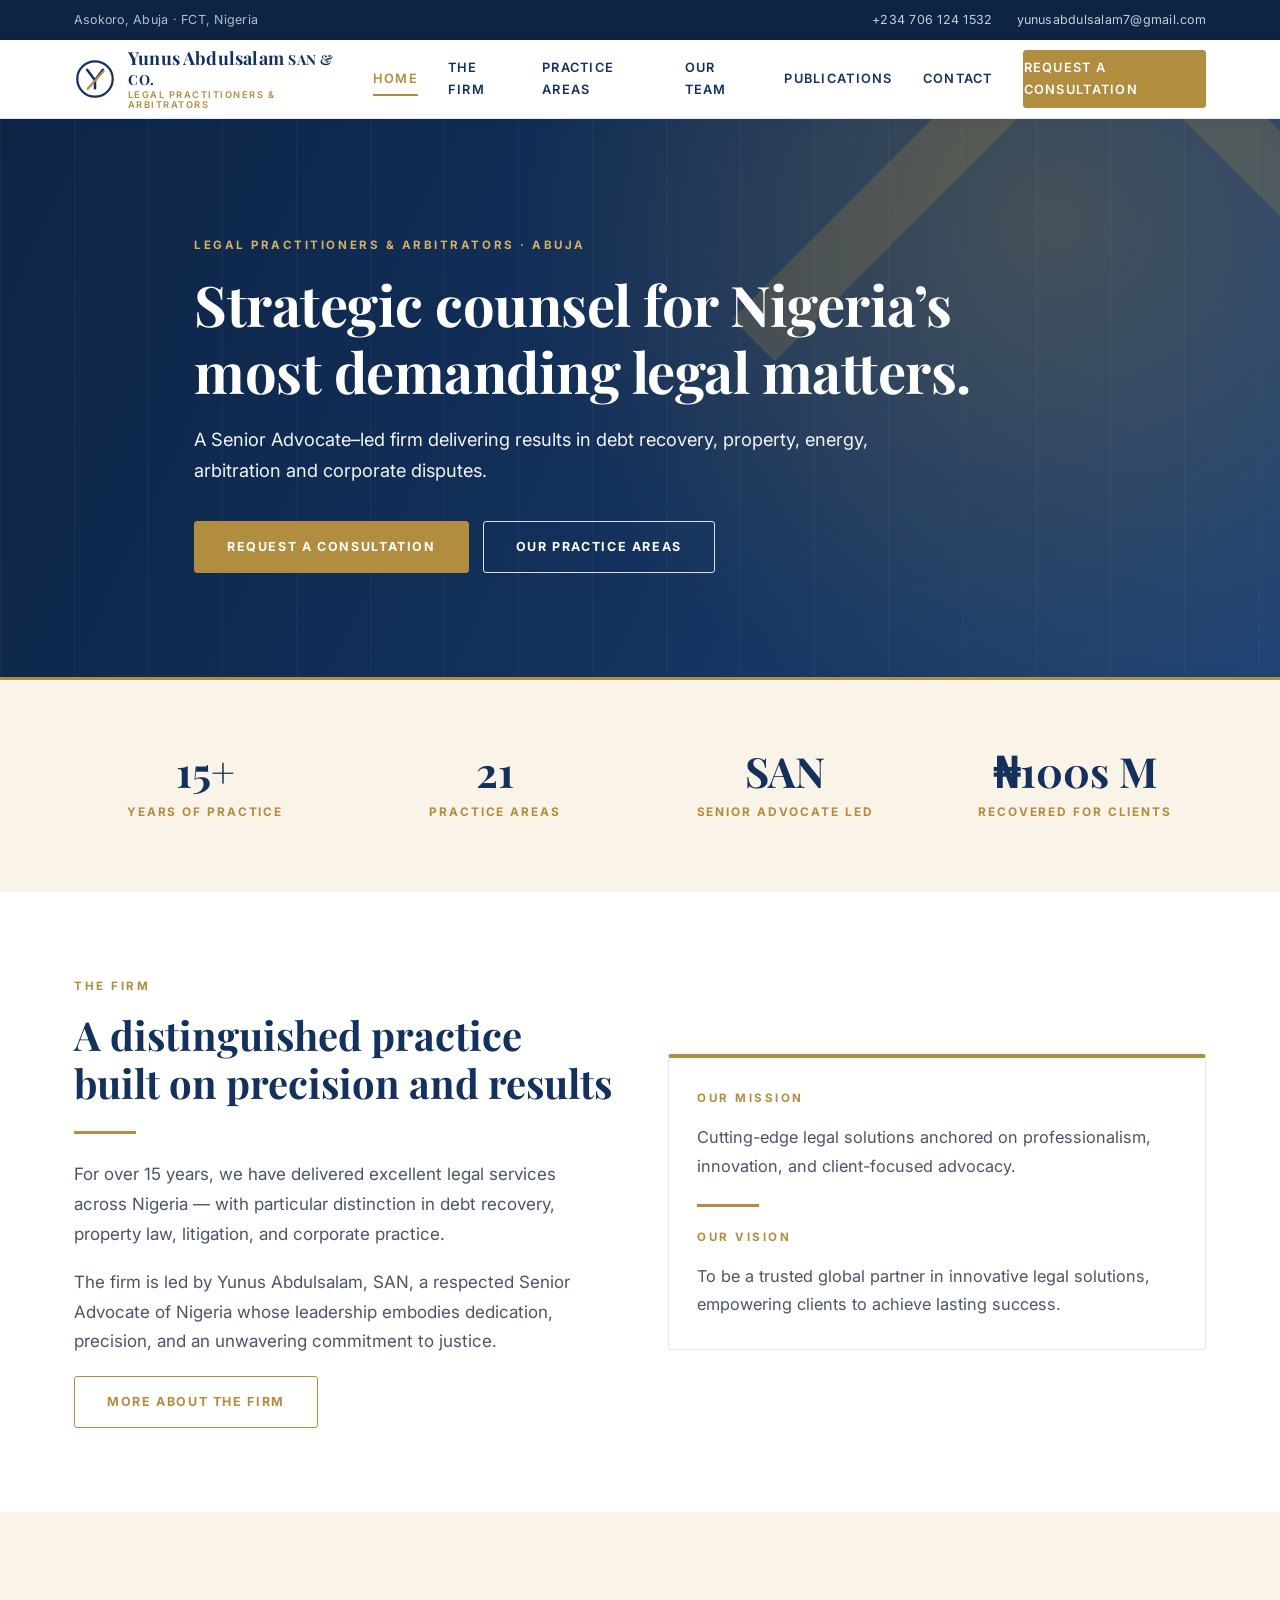
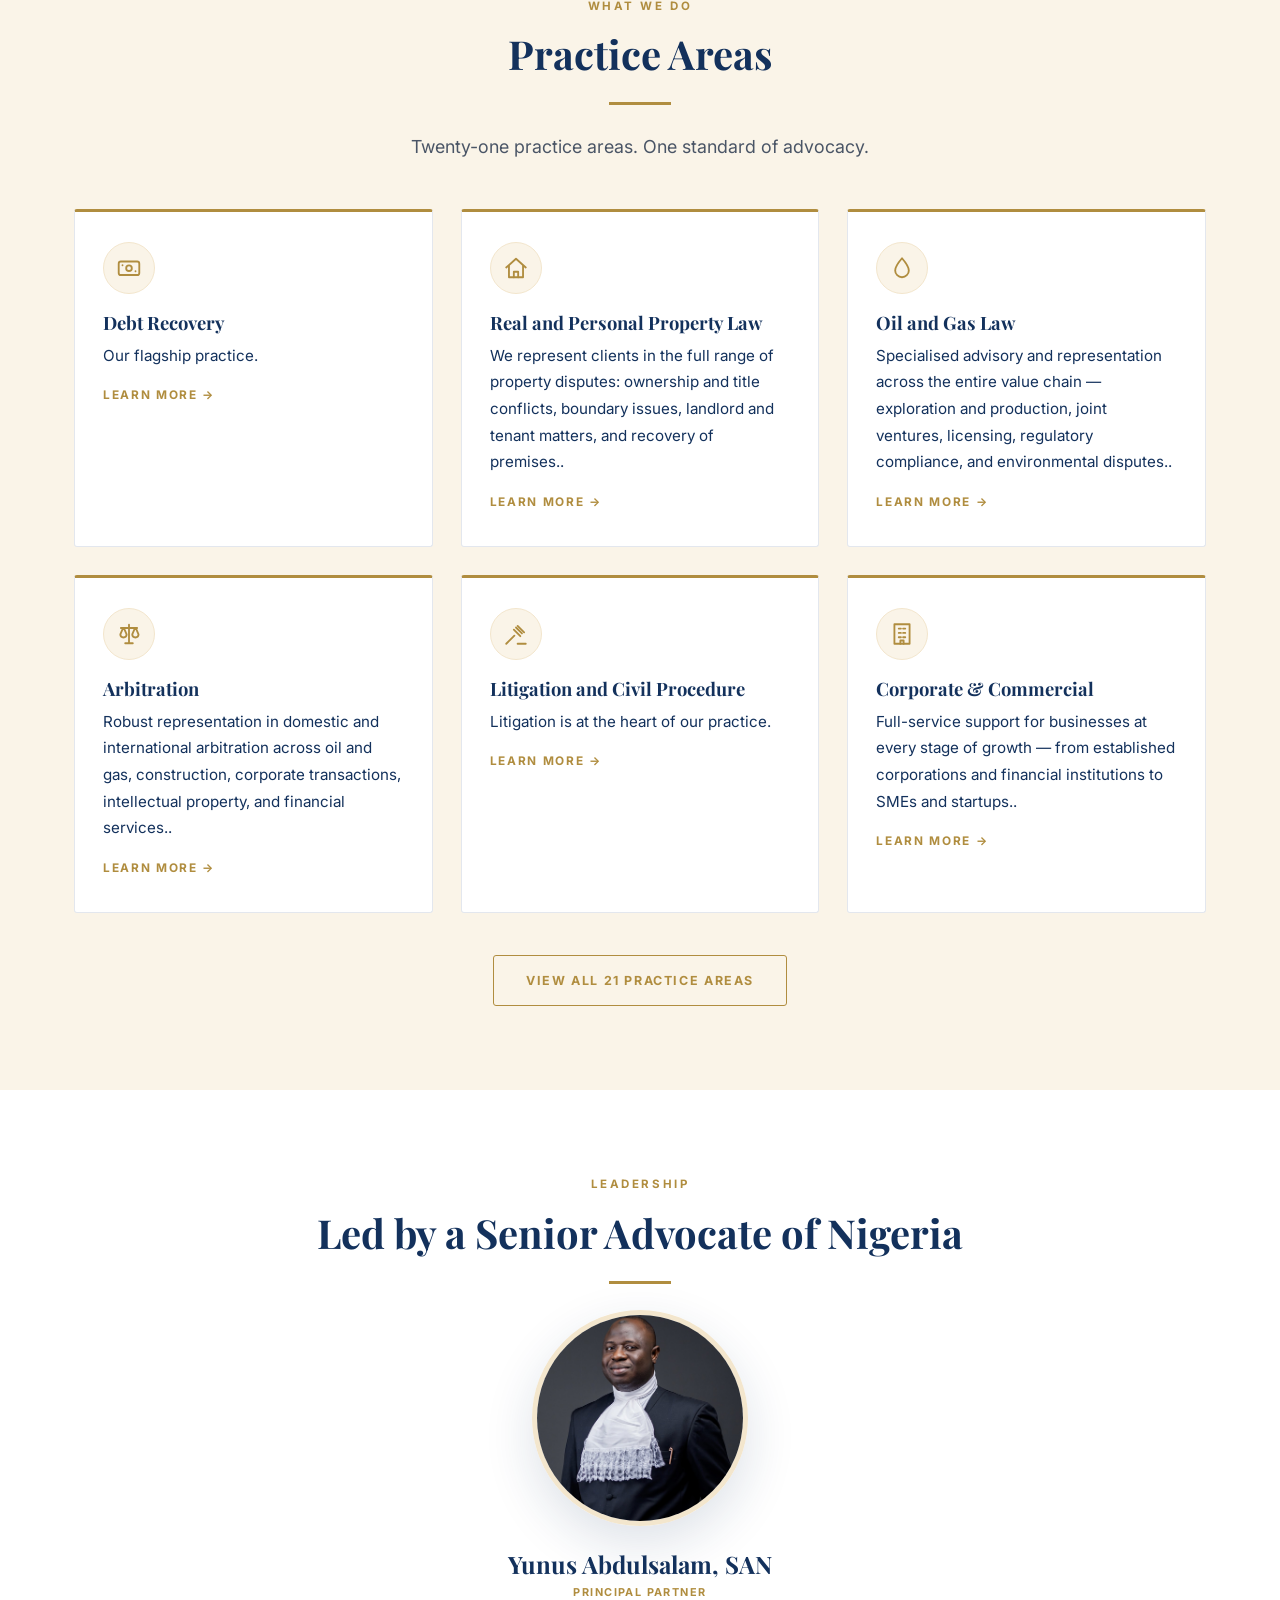
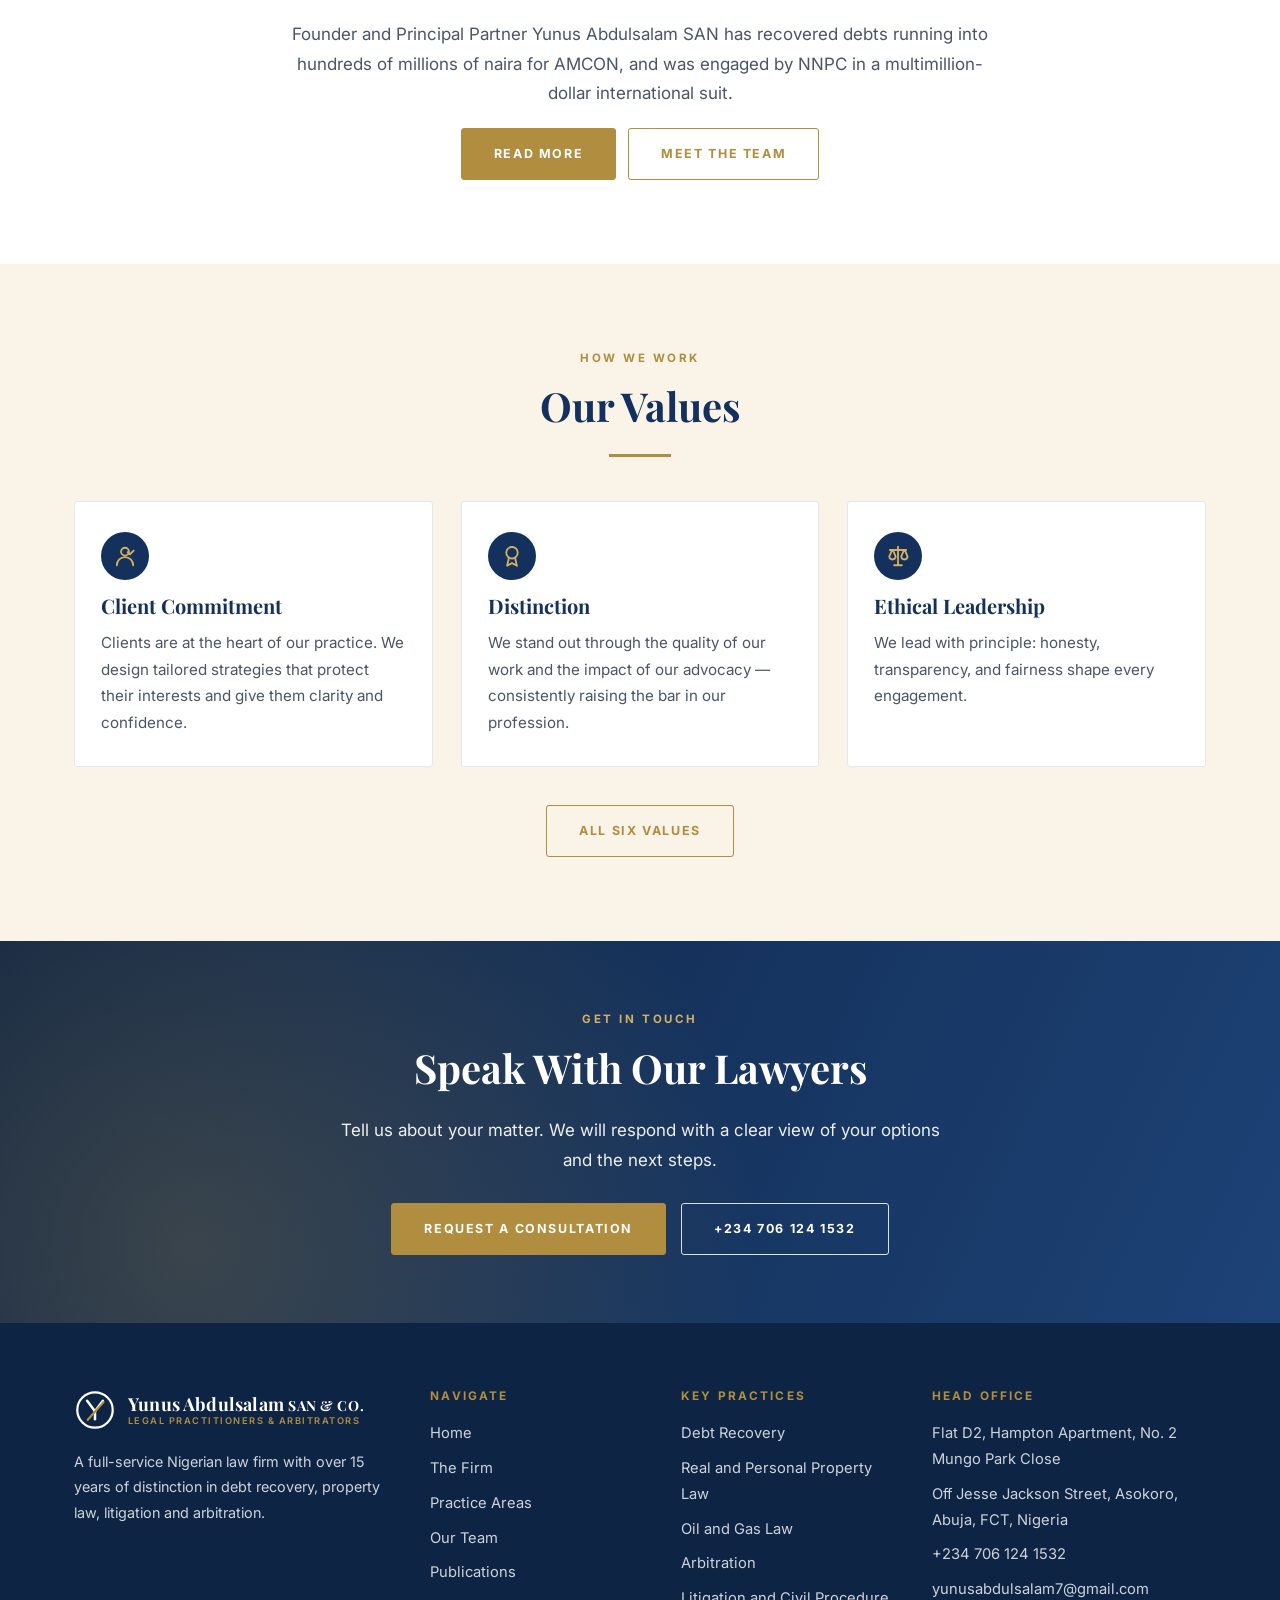
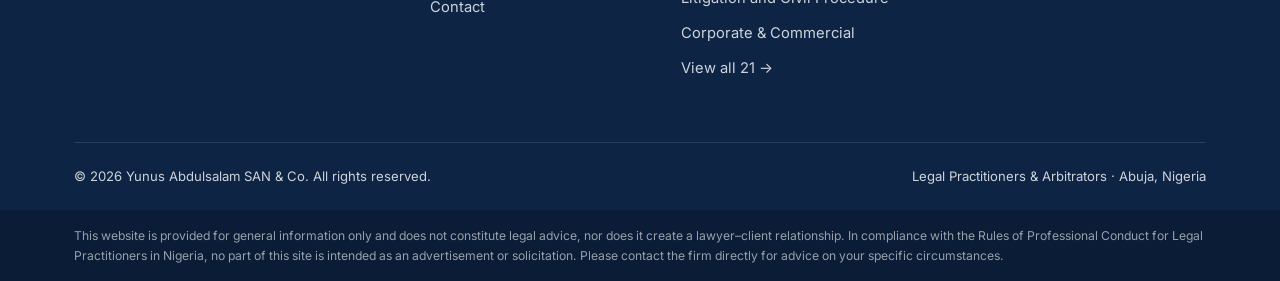
==== index.html @ fc388f9e "Add files via upload" ====
<!DOCTYPE html>
<html lang="en">
<head>
<meta charset="utf-8">
<meta name="viewport" content="width=device-width, initial-scale=1">
<title>Leading Law Firm in Abuja | Yunus Abdulsalam SAN &amp; Co.</title>
<meta name="description" content="Yunus Abdulsalam SAN & Co. is a full-service law firm in Asokoro, Abuja, with over 15 years of distinction in debt recovery, property law, litigation and arbitration.">
<meta name="theme-color" content="#13315c">
<meta property="og:title" content="Leading Law Firm in Abuja | Yunus Abdulsalam SAN &amp; Co.">
<meta property="og:description" content="Yunus Abdulsalam SAN & Co. is a full-service law firm in Asokoro, Abuja, with over 15 years of distinction in debt recovery, property law, litigation and arbitration.">
<meta property="og:type" content="website">
<meta property="og:image" content="https://www.example.com/assets/img/yunus-abdulsalam-full.jpg">
<meta name="robots" content="index, follow">
<link rel="canonical" href="https://www.example.com/">
<script type="application/ld+json">{"@context": "https://schema.org", "@type": "LegalService", "name": "Yunus Abdulsalam SAN & Co.", "alternateName": "Yunus Abdulsalam SAN and Co", "description": "Full-service Nigerian law firm in Asokoro, Abuja — debt recovery, property law, litigation, arbitration, energy law and corporate practice.", "url": "https://www.example.com/", "telephone": "+2347061241532", "email": "yunusabdulsalam7@gmail.com", "address": {"@type": "PostalAddress", "streetAddress": "Flat D2, Hampton Apartment, No. 2 Mungo Park Close, Off Jesse Jackson Street", "addressLocality": "Asokoro, Abuja", "addressRegion": "Federal Capital Territory", "addressCountry": "NG"}, "areaServed": "Nigeria", "founder": {"@type": "Person", "name": "Yunus Abdulsalam", "honorificSuffix": "SAN", "jobTitle": "Principal Partner"}, "knowsAbout": ["Debt Recovery", "Energy Law", "Tax Litigation", "Shipping and Maritime", "Real and Personal Property Law", "Oil and Gas Law", "Administrative Law", "Arbitration", "Litigation and Civil Procedure", "Labour and Employment", "Assets Recovery", "Chieftaincy Matters", "Intellectual Property", "Fundamental Rights", "Consultancy and Advisory Services", "Corporate & Commercial", "Family Law", "Election Petition", "Corporate Litigation", "Criminal Law", "Tort and Personal Injury"], "openingHours": "Mo-Fr 09:00-17:00"}</script>
<link rel="preconnect" href="https://fonts.googleapis.com">
<link rel="preconnect" href="https://fonts.gstatic.com" crossorigin>
<link href="https://fonts.googleapis.com/css2?family=Playfair+Display:wght@500;600;700&amp;family=Inter:wght@400;500;600;700&amp;display=swap" rel="stylesheet">
<link rel="stylesheet" href="assets/styles.css">
</head>
<body>

<div class="topbar">
  <div class="wrap">
    <div class="topbar-items">
      <span class="hide-sm">Asokoro, Abuja &middot; FCT, Nigeria</span>
    </div>
    <div class="topbar-items">
      <a href="tel:+2347061241532">+234 706 124 1532</a>
      <a href="mailto:yunusabdulsalam7@gmail.com">yunusabdulsalam7@gmail.com</a>
    </div>
  </div>
</div>

<header class="site-header">
  <div class="wrap">
    <a class="logo" href="index.html" aria-label="Yunus Abdulsalam SAN &amp; Co. home">
      <svg viewBox="0 0 64 64" role="img" aria-label="Yunus Abdulsalam SAN &amp; Co. monogram"><circle cx="32" cy="32" r="27" fill="none" stroke="#13315c" stroke-width="3.4"/><path d="M20 18 L32 34 L44 18" fill="none" stroke="#13315c" stroke-width="3.8" stroke-linecap="round" stroke-linejoin="round"/><path d="M32 34 L32 46" fill="none" stroke="#13315c" stroke-width="3.8" stroke-linecap="round"/><path d="M45 20 L21 47" fill="none" stroke="#b08d3f" stroke-width="3.4" stroke-linecap="round"/></svg>
      <span class="logo-text">
        <span class="logo-name">Yunus Abdulsalam <span class="san">SAN &amp; CO.</span></span>
        <span class="logo-tag">Legal Practitioners &amp; Arbitrators</span>
      </span>
    </a>
    <button class="burger" id="burger" aria-label="Menu" aria-expanded="false" aria-controls="nav">
      <span></span><span></span><span></span>
    </button>
    <nav class="nav" id="nav">
        <a href="index.html" class="active">Home</a>
        <a href="about.html">The Firm</a>
        <a href="practice-areas.html">Practice Areas</a>
        <a href="team.html">Our Team</a>
        <a href="publications.html">Publications</a>
        <a href="contact.html">Contact</a>
        <a class="btn" href="contact.html">Request a Consultation</a>
    </nav>
  </div>
</header>

<section class="hero">
  <div class="hero-chev" aria-hidden="true"></div>
  <div class="wrap">
    <span class="eyebrow">Legal Practitioners &amp; Arbitrators &middot; Abuja</span>
    <h1>Strategic counsel for Nigeria&rsquo;s most demanding legal matters.</h1>
    <p>A Senior Advocate&ndash;led firm delivering results in debt recovery, property, energy, arbitration and corporate disputes.</p>
    <div class="hero-actions">
      <a class="btn" href="contact.html">Request a Consultation</a>
      <a class="btn btn--light" href="practice-areas.html">Our Practice Areas</a>
    </div>
  </div>
</section>

<section class="stats section--tight">
  <div class="wrap">
    <div class="grid grid-4">
      <div class="stat"><b>15+</b><span>Years of practice</span></div>
      <div class="stat"><b>21</b><span>Practice areas</span></div>
      <div class="stat"><b>SAN</b><span>Senior Advocate led</span></div>
      <div class="stat"><b>&#8358;100s M</b><span>Recovered for clients</span></div>
    </div>
  </div>
</section>

<section class="section">
  <div class="wrap">
    <div class="grid grid-2" style="gap:56px;align-items:center">
      <div>
        <span class="eyebrow">The Firm</span>
        <h2>A distinguished practice built on precision and results</h2>
        <hr class="rule">
        <p>For over 15 years, we have delivered excellent legal services across Nigeria &mdash; with particular distinction in debt recovery, property law, litigation, and corporate practice.</p>
        <p>The firm is led by Yunus Abdulsalam, SAN, a respected Senior Advocate of Nigeria whose leadership embodies dedication, precision, and an unwavering commitment to justice.</p>
        <a class="btn btn--ghost" href="about.html">More About the Firm</a>
      </div>
      <div>
        <div class="card" style="border-top-width:4px">
          <span class="eyebrow">Our Mission</span>
          <p style="font-size:1.02rem">Cutting-edge legal solutions anchored on professionalism, innovation, and client-focused advocacy.</p>
          <hr class="rule" style="margin:24px 0 20px">
          <span class="eyebrow">Our Vision</span>
          <p style="font-size:1.02rem;margin-bottom:0">To be a trusted global partner in innovative legal solutions, empowering clients to achieve lasting success.</p>
        </div>
      </div>
    </div>
  </div>
</section>

<section class="section section--sand">
  <div class="wrap">
    <div class="center" style="max-width:640px;margin:0 auto 46px">
      <span class="eyebrow">What We Do</span>
      <h2>Practice Areas</h2>
      <hr class="rule rule--center">
      <p class="lead">Twenty-one practice areas. One standard of advocacy.</p>
    </div>
    <div class="grid grid-3">
      <a class="card" href="practice-areas.html#debt-recovery">
        <span class="card-ico"><svg class="ico" viewBox="0 0 24 24" fill="none" stroke="currentColor" stroke-width="1.7" stroke-linecap="round" stroke-linejoin="round" aria-hidden="true"><rect x="2.5" y="6" width="19" height="12.5" rx="2"/><circle cx="12" cy="12.2" r="2.6"/><path d="M6 9.5h.01M18 15h.01"/></svg></span>
        <h3>Debt Recovery</h3><p>Our flagship practice.</p>
        <span class="card-more">Learn more &rarr;</span>
      </a>
      <a class="card" href="practice-areas.html#property-law">
        <span class="card-ico"><svg class="ico" viewBox="0 0 24 24" fill="none" stroke="currentColor" stroke-width="1.7" stroke-linecap="round" stroke-linejoin="round" aria-hidden="true"><path d="M3 11.5 12 3.5l9 8"/><path d="M5.5 10v10.5h13V10"/><path d="M10 20.5v-5h4v5"/></svg></span>
        <h3>Real and Personal Property Law</h3><p>We represent clients in the full range of property disputes: ownership and title conflicts, boundary issues, landlord and tenant matters, and recovery of premises..</p>
        <span class="card-more">Learn more &rarr;</span>
      </a>
      <a class="card" href="practice-areas.html#oil-and-gas">
        <span class="card-ico"><svg class="ico" viewBox="0 0 24 24" fill="none" stroke="currentColor" stroke-width="1.7" stroke-linecap="round" stroke-linejoin="round" aria-hidden="true"><path d="M12 3s6.3 7.3 6.3 11.2a6.3 6.3 0 0 1-12.6 0C5.7 10.3 12 3 12 3z"/></svg></span>
        <h3>Oil and Gas Law</h3><p>Specialised advisory and representation across the entire value chain — exploration and production, joint ventures, licensing, regulatory compliance, and environmental disputes..</p>
        <span class="card-more">Learn more &rarr;</span>
      </a>
      <a class="card" href="practice-areas.html#arbitration">
        <span class="card-ico"><svg class="ico" viewBox="0 0 24 24" fill="none" stroke="currentColor" stroke-width="1.7" stroke-linecap="round" stroke-linejoin="round" aria-hidden="true"><path d="M12 3.5v17M8.5 20.5h7M4.5 6.5h15"/><path d="M6.5 6.5 4 12.3a2.9 2.9 0 0 0 5.8 0L7.3 6.5M17.5 6.5l-2.5 5.8a2.9 2.9 0 0 0 5.8 0l-2.5-5.8"/></svg></span>
        <h3>Arbitration</h3><p>Robust representation in domestic and international arbitration across oil and gas, construction, corporate transactions, intellectual property, and financial services..</p>
        <span class="card-more">Learn more &rarr;</span>
      </a>
      <a class="card" href="practice-areas.html#litigation">
        <span class="card-ico"><svg class="ico" viewBox="0 0 24 24" fill="none" stroke="currentColor" stroke-width="1.7" stroke-linecap="round" stroke-linejoin="round" aria-hidden="true"><path d="m13.5 4.5 6 6"/><path d="m10 8 6 6"/><path d="m12 6 5.5 5.5"/><path d="M3 21l7.5-7.5"/><path d="M13.5 21H21"/></svg></span>
        <h3>Litigation and Civil Procedure</h3><p>Litigation is at the heart of our practice.</p>
        <span class="card-more">Learn more &rarr;</span>
      </a>
      <a class="card" href="practice-areas.html#corporate-commercial">
        <span class="card-ico"><svg class="ico" viewBox="0 0 24 24" fill="none" stroke="currentColor" stroke-width="1.7" stroke-linecap="round" stroke-linejoin="round" aria-hidden="true"><rect x="5" y="3" width="14" height="18"/><path d="M9 7h2m2 0h2M9 11h2m2 0h2M9 15h2m2 0h2"/><path d="M10.5 21v-3h3v3"/></svg></span>
        <h3>Corporate &amp; Commercial</h3><p>Full-service support for businesses at every stage of growth — from established corporations and financial institutions to SMEs and startups..</p>
        <span class="card-more">Learn more &rarr;</span>
      </a>
    </div>
    <div class="center" style="margin-top:42px">
      <a class="btn btn--ghost" href="practice-areas.html">View All 21 Practice Areas</a>
    </div>
  </div>
</section>

<section class="section">
  <div class="wrap center" style="max-width:760px">
    <span class="eyebrow">Leadership</span>
    <h2>Led by a Senior Advocate of Nigeria</h2>
    <hr class="rule rule--center">
    <span class="lead-circle">
      <img src="assets/img/yunus-abdulsalam-robe.jpg" alt="Yunus Abdulsalam, SAN, Principal Partner, in Senior Advocate robes" width="880" height="1441">
    </span>
    <h3 style="font-size:1.5rem;margin-bottom:.15em">Yunus Abdulsalam, SAN</h3>
    <p class="mini-role" style="margin-bottom:18px">Principal Partner</p>
    <p>Founder and Principal Partner Yunus Abdulsalam SAN has recovered debts running into hundreds of millions of naira for AMCON, and was engaged by NNPC in a multimillion-dollar international suit.</p>
    <div style="display:flex;gap:12px;justify-content:center;flex-wrap:wrap;margin-top:6px">
      <a class="btn" href="yunus-abdulsalam.html">Read More</a>
      <a class="btn btn--ghost" href="team.html">Meet the Team</a>
    </div>
  </div>
</section>

<section class="section section--sand">
  <div class="wrap">
    <div class="center" style="max-width:620px;margin:0 auto 44px">
      <span class="eyebrow">How We Work</span>
      <h2>Our Values</h2>
      <hr class="rule rule--center">
    </div>
    <div class="grid grid-3">
      <div class="value-card"><span class="value-ico"><svg class="ico" viewBox="0 0 24 24" fill="none" stroke="currentColor" stroke-width="1.7" stroke-linecap="round" stroke-linejoin="round" aria-hidden="true"><circle cx="12" cy="8" r="3.6"/><path d="M4.5 20.5a7.5 7.5 0 0 1 15 0"/><path d="m14.5 8.5 2 2 3.5-3.5"/></svg></span><h3>Client Commitment</h3><p style="font-size:.95rem;margin:0">Clients are at the heart of our practice. We design tailored strategies that protect their interests and give them clarity and confidence.</p></div>
      <div class="value-card"><span class="value-ico"><svg class="ico" viewBox="0 0 24 24" fill="none" stroke="currentColor" stroke-width="1.7" stroke-linecap="round" stroke-linejoin="round" aria-hidden="true"><circle cx="12" cy="9" r="5.3"/><path d="M9.2 13.6 7.5 21l4.5-2.4L16.5 21l-1.7-7.4"/></svg></span><h3>Distinction</h3><p style="font-size:.95rem;margin:0">We stand out through the quality of our work and the impact of our advocacy — consistently raising the bar in our profession.</p></div>
      <div class="value-card"><span class="value-ico"><svg class="ico" viewBox="0 0 24 24" fill="none" stroke="currentColor" stroke-width="1.7" stroke-linecap="round" stroke-linejoin="round" aria-hidden="true"><path d="M12 3.5v17M8.5 20.5h7M4.5 6.5h15"/><path d="M6.5 6.5 4 12.3a2.9 2.9 0 0 0 5.8 0L7.3 6.5M17.5 6.5l-2.5 5.8a2.9 2.9 0 0 0 5.8 0l-2.5-5.8"/></svg></span><h3>Ethical Leadership</h3><p style="font-size:.95rem;margin:0">We lead with principle: honesty, transparency, and fairness shape every engagement.</p></div>
    </div>
    <div class="center" style="margin-top:38px"><a class="btn btn--ghost" href="about.html#values">All Six Values</a></div>
  </div>
</section>

<section class="cta">
  <div class="wrap">
    <span class="eyebrow" style="color:var(--gold-light)">Get in touch</span>
    <h2>Speak With Our Lawyers</h2>
    <p>Tell us about your matter. We will respond with a clear view of your options and the next steps.</p>
    <a class="btn" href="contact.html">Request a Consultation</a>
    <a class="btn btn--light" href="tel:+2347061241532" style="margin-left:10px">+234 706 124 1532</a>
  </div>
</section>

<footer class="site-footer">
  <div class="wrap">
    <div class="footer-grid">
      <div class="footer-brand">
        <a class="logo logo--light" href="index.html" aria-label="Yunus Abdulsalam SAN &amp; Co. home">
      <svg viewBox="0 0 64 64" role="img" aria-label="Yunus Abdulsalam SAN &amp; Co. monogram"><circle cx="32" cy="32" r="27" fill="none" stroke="#ffffff" stroke-width="3.4"/><path d="M20 18 L32 34 L44 18" fill="none" stroke="#ffffff" stroke-width="3.8" stroke-linecap="round" stroke-linejoin="round"/><path d="M32 34 L32 46" fill="none" stroke="#ffffff" stroke-width="3.8" stroke-linecap="round"/><path d="M45 20 L21 47" fill="none" stroke="#b08d3f" stroke-width="3.4" stroke-linecap="round"/></svg>
      <span class="logo-text">
        <span class="logo-name">Yunus Abdulsalam <span class="san">SAN &amp; CO.</span></span>
        <span class="logo-tag">Legal Practitioners &amp; Arbitrators</span>
      </span>
    </a>
        <p>A full-service Nigerian law firm with over 15 years of distinction in debt recovery, property law, litigation and arbitration.</p>
      </div>
      <div>
        <h4>Navigate</h4>
        <ul>
      <li><a href="index.html">Home</a></li>
      <li><a href="about.html">The Firm</a></li>
      <li><a href="practice-areas.html">Practice Areas</a></li>
      <li><a href="team.html">Our Team</a></li>
      <li><a href="publications.html">Publications</a></li>
      <li><a href="contact.html">Contact</a></li>
        </ul>
      </div>
      <div>
        <h4>Key Practices</h4>
        <ul>
      <li><a href="practice-areas.html#debt-recovery">Debt Recovery</a></li>
      <li><a href="practice-areas.html#property-law">Real and Personal Property Law</a></li>
      <li><a href="practice-areas.html#oil-and-gas">Oil and Gas Law</a></li>
      <li><a href="practice-areas.html#arbitration">Arbitration</a></li>
      <li><a href="practice-areas.html#litigation">Litigation and Civil Procedure</a></li>
      <li><a href="practice-areas.html#corporate-commercial">Corporate &amp; Commercial</a></li>
          <li><a href="practice-areas.html">View all 21 &rarr;</a></li>
        </ul>
      </div>
      <div>
        <h4>Head Office</h4>
        <ul>
          <li>Flat D2, Hampton Apartment, No. 2 Mungo Park Close</li>
          <li>Off Jesse Jackson Street, Asokoro, Abuja, FCT, Nigeria</li>
          <li><a href="tel:+2347061241532">+234 706 124 1532</a></li>
          <li><a href="mailto:yunusabdulsalam7@gmail.com">yunusabdulsalam7@gmail.com</a></li>
        </ul>
      </div>
    </div>
    <div class="footer-bottom">
      <span>&copy; 2026 Yunus Abdulsalam SAN &amp; Co. All rights reserved.</span>
      <span>Legal Practitioners &amp; Arbitrators &middot; Abuja, Nigeria</span>
    </div>
  </div>
  <div class="disclaimer">
    <div class="wrap">
      This website is provided for general information only and does not constitute legal advice, nor does it create a lawyer&ndash;client relationship. In compliance with the Rules of Professional Conduct for Legal Practitioners in Nigeria, no part of this site is intended as an advertisement or solicitation. Please contact the firm directly for advice on your specific circumstances.
    </div>
  </div>
</footer>

<script>
(function(){
  var b=document.getElementById('burger'), n=document.getElementById('nav');
  if(b&&n){
    b.addEventListener('click',function(){
      var open=n.classList.toggle('open');
      b.setAttribute('aria-expanded',open?'true':'false');
      document.body.style.overflow=open?'hidden':'';
    });
    n.addEventListener('click',function(e){
      if(e.target.tagName==='A'){n.classList.remove('open');b.setAttribute('aria-expanded','false');document.body.style.overflow='';}
    });
  }
  var f=document.getElementById('enquiry');
  if(f){
    f.addEventListener('submit',function(e){
      e.preventDefault();
      var d=new FormData(f);
      var body='Name: '+d.get('name')+'%0D%0APhone: '+d.get('phone')
        +'%0D%0AArea of interest: '+d.get('area')+'%0D%0A%0D%0A'+encodeURIComponent(d.get('message')||'');
      window.location.href='mailto:yunusabdulsalam7@gmail.com?subject='
        +encodeURIComponent('Website enquiry — '+(d.get('name')||''))+'&body='+body;
      document.getElementById('formStatus').textContent='Opening your email client…';
    });
  }
})();
</script>
</body>
</html>
---- assets/styles.css ----
/* ==========================================================================
   Yunus Abdulsalam SAN & Co. — Legal Practitioners & Arbitrators
   Brand: navy #13315C / gold #B08D3F
   ========================================================================== */

:root {
  --navy:        #13315c;
  --navy-deep:   #0d2445;
  --navy-soft:   #1d4276;
  --gold:        #b08d3f;
  --gold-light:  #d4b062;
  --sand:        #f3e6cd;
  --sand-soft:   #faf4e8;
  --ink:         #1c2431;
  --body:        #4a5566;
  --line:        #e3e7ee;
  --white:       #ffffff;
  --bg:          #ffffff;

  --serif: "Playfair Display", "Georgia", "Times New Roman", serif;
  --sans:  "Inter", -apple-system, BlinkMacSystemFont, "Segoe UI", Roboto, Helvetica, Arial, sans-serif;

  --wrap: 1180px;
  --radius: 3px;
  --shadow: 0 2px 18px rgba(19, 49, 92, .08);
  --shadow-lg: 0 18px 50px rgba(19, 49, 92, .14);
}

/* ---------- reset ---------- */
*, *::before, *::after { box-sizing: border-box; }
html { scroll-behavior: smooth; -webkit-text-size-adjust: 100%; }
body {
  margin: 0;
  font-family: var(--sans);
  font-size: 17px;
  line-height: 1.75;
  color: var(--body);
  background: var(--bg);
  overflow-x: hidden;
}
img { max-width: 100%; display: block; }
a { color: var(--navy); text-decoration: none; transition: color .2s ease; }
a:hover { color: var(--gold); }
h1, h2, h3, h4 {
  font-family: var(--serif);
  color: var(--navy);
  line-height: 1.2;
  margin: 0 0 .6em;
  font-weight: 700;
}
h1 { font-size: clamp(2.1rem, 4.6vw, 3.5rem); letter-spacing: -.5px; }
h2 { font-size: clamp(1.7rem, 3.2vw, 2.5rem); }
h3 { font-size: 1.25rem; }
p  { margin: 0 0 1.1em; }
ul { margin: 0 0 1.1em; padding-left: 1.15em; }
li { margin-bottom: .5em; }

/* ---------- layout ---------- */
.wrap { width: 100%; max-width: var(--wrap); margin: 0 auto; padding: 0 24px; }
.section { padding: 84px 0; }
.section--tight { padding: 60px 0; }
.section--sand { background: var(--sand-soft); }
.section--navy { background: var(--navy); color: rgba(255,255,255,.92); }
.section--navy h2, .section--navy h3 { color: var(--white); }
.grid { display: grid; gap: 28px; }
.grid-2 { grid-template-columns: repeat(2, 1fr); }
.grid-3 { grid-template-columns: repeat(3, 1fr); }
.grid-4 { grid-template-columns: repeat(4, 1fr); }
.center { text-align: center; }
.lead { font-size: 1.12rem; color: var(--body); }
.muted { color: #7a8698; }

/* ---------- eyebrow + rules ---------- */
.eyebrow {
  font-family: var(--sans);
  font-size: .72rem;
  letter-spacing: .22em;
  text-transform: uppercase;
  color: var(--gold);
  font-weight: 700;
  margin: 0 0 .9rem;
  display: block;
}
.rule { width: 62px; height: 3px; background: var(--gold); border: 0; margin: 0 0 26px; }
.center .rule, .rule--center { margin-left: auto; margin-right: auto; }

/* ---------- buttons ---------- */
.btn {
  display: inline-block;
  padding: 14px 32px;
  font-size: .78rem;
  font-weight: 700;
  letter-spacing: .13em;
  text-transform: uppercase;
  border: 1.5px solid var(--gold);
  background: var(--gold);
  color: var(--white);
  border-radius: var(--radius);
  transition: all .22s ease;
  cursor: pointer;
}
.btn:hover { background: #9a7a33; border-color: #9a7a33; color: var(--white); }
.btn--ghost { background: transparent; color: var(--gold); }
.btn--ghost:hover { background: var(--gold); color: var(--white); }
.btn--light { background: transparent; border-color: rgba(255,255,255,.85); color: #fff; }
.btn--light:hover { background: #fff; border-color: #fff; color: var(--navy); }

/* ---------- logo ---------- */
.logo { display: flex; align-items: center; gap: 12px; }
.logo svg { width: 42px; height: 42px; flex: none; }
.logo-text { line-height: 1.1; }
.logo-name {
  font-family: var(--serif);
  font-size: 1.12rem;
  font-weight: 700;
  color: var(--navy);
  letter-spacing: .01em;
  display: block;
}
.logo-name .san { font-size: .78em; letter-spacing: .04em; }
.logo-tag {
  display: block;
  font-size: .58rem;
  letter-spacing: .16em;
  text-transform: uppercase;
  color: var(--gold);
  font-weight: 600;
  margin-top: 2px;
}
.logo--light .logo-name { color: #fff; }

/* ---------- header ---------- */
.topbar {
  background: var(--navy-deep);
  color: rgba(255,255,255,.7);
  font-size: .78rem;
  letter-spacing: .02em;
}
.topbar .wrap { display: flex; justify-content: space-between; align-items: center; gap: 20px; min-height: 40px; flex-wrap: wrap; }
.topbar a { color: rgba(255,255,255,.78); }
.topbar a:hover { color: var(--gold-light); }
.topbar-items { display: flex; gap: 24px; flex-wrap: wrap; }

.site-header {
  position: sticky; top: 0; z-index: 60;
  background: var(--white);
  border-bottom: 1px solid var(--line);
  box-shadow: 0 1px 8px rgba(19,49,92,.06);
}
.site-header .wrap { display: flex; align-items: center; justify-content: space-between; min-height: 78px; gap: 24px; }
.nav { display: flex; align-items: center; gap: 30px; }
.nav a {
  font-size: .8rem;
  font-weight: 600;
  letter-spacing: .1em;
  text-transform: uppercase;
  color: var(--navy);
  position: relative;
  padding: 6px 0;
}
.nav a::after {
  content: ""; position: absolute; left: 0; bottom: 0;
  width: 0; height: 2px; background: var(--gold); transition: width .25s ease;
}
.nav a:hover::after, .nav a.active::after { width: 100%; }
.nav a.active { color: var(--gold); }
.nav .btn { color: #fff; }
.nav .btn::after { display: none; }

.burger {
  display: none; background: none; border: 0; padding: 8px; cursor: pointer;
  width: 44px; height: 44px;
}
.burger span { display: block; height: 2px; background: var(--navy); margin: 5px 0; transition: .25s; }
.burger[aria-expanded="true"] span:nth-child(1) { transform: translateY(7px) rotate(45deg); }
.burger[aria-expanded="true"] span:nth-child(2) { opacity: 0; }
.burger[aria-expanded="true"] span:nth-child(3) { transform: translateY(-7px) rotate(-45deg); }

/* ---------- hero ---------- */
.hero {
  position: relative;
  background: linear-gradient(115deg, var(--navy-deep) 0%, var(--navy) 52%, var(--navy-soft) 100%);
  color: #fff;
  overflow: hidden;
  padding: 116px 0 104px;
}
.hero::after {
  content: ""; position: absolute; inset: 0;
  background:
    radial-gradient(circle at 82% 18%, rgba(176,141,63,.30), transparent 46%),
    repeating-linear-gradient(90deg, rgba(255,255,255,.045) 0 1px, transparent 1px 74px);
  pointer-events: none;
}
.hero .wrap { position: relative; z-index: 2; max-width: 940px; }
.hero h1 { color: #fff; margin-bottom: .35em; }
.hero .eyebrow { color: var(--gold-light); }
.hero p { color: rgba(255,255,255,.95); font-size: 1.14rem; max-width: 680px; }
.hero-actions { display: flex; gap: 14px; flex-wrap: wrap; margin-top: 34px; }
.hero-chev {
  position: absolute; right: -80px; top: -60px; width: 520px; height: 520px;
  border: 60px solid rgba(176,141,63,.22);
  border-right: 0; border-bottom: 0;
  transform: rotate(45deg); z-index: 1;
}

/* page banner (interior pages) */
.pagehead {
  background: linear-gradient(115deg, var(--navy-deep), var(--navy-soft));
  color: #fff; padding: 74px 0 66px; position: relative; overflow: hidden;
}
.pagehead::after {
  content: ""; position: absolute; inset: 0;
  background: radial-gradient(circle at 88% 20%, rgba(176,141,63,.28), transparent 48%);
}
.pagehead .wrap { position: relative; z-index: 2; }
.pagehead h1 { color: #fff; margin-bottom: .2em; }
.pagehead p { color: rgba(255,255,255,.92); max-width: 660px; margin: 0; }
.crumbs { font-size: .78rem; letter-spacing: .1em; text-transform: uppercase; color: rgba(255,255,255,.78); margin-bottom: 14px; }
.crumbs a { color: rgba(255,255,255,.78); }
.crumbs a:hover { color: var(--gold-light); }

/* ---------- stats ---------- */
.stats { background: var(--sand-soft); border-top: 3px solid var(--gold); }
.stat { text-align: center; padding: 10px; }
.stat b {
  display: block; font-family: var(--serif); font-size: 2.6rem;
  color: var(--navy); line-height: 1;
}
.stat span {
  display: block; margin-top: 10px; font-size: .74rem; letter-spacing: .16em;
  text-transform: uppercase; color: var(--gold); font-weight: 700;
}

/* ---------- cards ---------- */
.card {
  background: #fff; border: 1px solid var(--line);
  border-top: 3px solid var(--gold);
  padding: 30px 28px; border-radius: var(--radius);
  transition: transform .25s ease, box-shadow .25s ease;
  height: 100%;
}
.card:hover { transform: translateY(-4px); box-shadow: var(--shadow-lg); }
.card h3 { margin-bottom: .5em; font-size: 1.15rem; }
.card p { font-size: .95rem; margin-bottom: 0; }
.card .card-more {
  display: inline-block; margin-top: 16px; font-size: .74rem;
  letter-spacing: .14em; text-transform: uppercase; font-weight: 700; color: var(--gold);
}

.value-card { background: #fff; border: 1px solid var(--line); border-radius: var(--radius); padding: 30px 26px; height: 100%; }
.value-card .num {
  font-family: var(--serif); font-size: 1.6rem; color: var(--gold-light);
  display: block; line-height: 1; margin-bottom: 12px;
}

/* practice index list */
.pa-list { display: grid; grid-template-columns: repeat(3, 1fr); gap: 0; border: 1px solid var(--line); border-radius: var(--radius); overflow: hidden; }
.pa-list a {
  padding: 18px 22px; border-right: 1px solid var(--line); border-bottom: 1px solid var(--line);
  font-size: .93rem; font-weight: 600; color: var(--navy); background: #fff;
  display: flex; align-items: center; gap: 10px; transition: background .2s ease;
}
.pa-list a::before { content: "—"; color: var(--gold); }
.pa-list a:hover { background: var(--sand-soft); color: var(--gold); }

/* practice detail block */
.pa-block { padding: 52px 0; border-bottom: 1px solid var(--line); scroll-margin-top: 130px; }
.pa-block:last-child { border-bottom: 0; }
.pa-block h2 { display: flex; align-items: baseline; gap: 14px; flex-wrap: wrap; }
.pa-block .pa-num {
  font-family: var(--sans); font-size: .78rem; letter-spacing: .16em;
  color: var(--gold); font-weight: 700;
}
.pa-block ul li strong { color: var(--navy); }
.backtop { font-size: .72rem; letter-spacing: .14em; text-transform: uppercase; color: var(--gold); font-weight: 700; }

/* ---------- team ---------- */
.person {
  background: #fff; border: 1px solid var(--line); border-radius: var(--radius);
  padding: 34px 26px; text-align: center; height: 100%;
  transition: transform .25s ease, box-shadow .25s ease;
}
.person:hover { transform: translateY(-4px); box-shadow: var(--shadow-lg); }
.avatar {
  width: 92px; height: 92px; margin: 0 auto 18px; border-radius: 50%;
  background: linear-gradient(135deg, var(--navy), var(--navy-soft));
  color: #fff; font-family: var(--serif); font-size: 1.7rem; font-weight: 700;
  display: flex; align-items: center; justify-content: center;
  border: 3px solid var(--sand); letter-spacing: .02em;
}
.avatar--photo { padding: 0; overflow: hidden; background: var(--sand-soft); }
.avatar--photo img { width: 100%; height: 100%; object-fit: cover; object-position: center 20%; }
.person h3 { font-size: 1.08rem; margin-bottom: .25em; }
.person .role {
  font-size: .72rem; letter-spacing: .14em; text-transform: uppercase;
  color: var(--gold); font-weight: 700; margin: 0;
}
.person--lead { border-top: 3px solid var(--gold); }
.person--lead .avatar { width: 112px; height: 112px; font-size: 2rem; }

.profile-lead { display: grid; grid-template-columns: 340px 1fr; gap: 52px; align-items: start; }
.profile-portrait {
  background: linear-gradient(150deg, var(--navy), var(--navy-soft));
  border-radius: var(--radius); text-align: center; color: #fff;
  border-bottom: 4px solid var(--gold); overflow: hidden;
  position: sticky; top: 110px;
}
.profile-portrait img { width: 100%; aspect-ratio: 4/5; object-fit: cover; object-position: center 12%; }
.profile-portrait .pp-body { padding: 24px 22px 30px; }
.profile-portrait h3 { color: #fff; margin-bottom: .2em; font-size: 1.3rem; }
.profile-portrait .role { color: var(--gold-light); }
.profile-portrait .pp-meta { margin-top: 18px; padding-top: 18px; border-top: 1px solid rgba(255,255,255,.25); font-size: .9rem; color: rgba(255,255,255,.92); }
.profile-portrait .pp-meta a { color: var(--gold-light); }

/* bio page */
.bio h3 { margin-top: 2em; }
.bio h3:first-child { margin-top: 0; }
.cred-list { list-style: none; padding: 0; }
.cred-list li { position: relative; padding-left: 26px; margin-bottom: 12px; }
.cred-list li::before {
  content: ""; position: absolute; left: 0; top: .62em;
  width: 9px; height: 9px; background: var(--gold); transform: rotate(45deg);
}
.highlight-box {
  background: var(--sand-soft); border-left: 3px solid var(--gold);
  padding: 26px 30px; border-radius: var(--radius); margin: 30px 0;
}
.highlight-box p:last-child { margin-bottom: 0; }
.person-link { display: block; height: 100%; color: inherit; }
.person-link:hover { color: inherit; }

/* ---------- contact ---------- */
.contact-grid { display: grid; grid-template-columns: 1fr 1fr; gap: 46px; align-items: start; }
.info-item { display: flex; gap: 16px; padding: 22px 0; border-bottom: 1px solid var(--line); }
.info-item:last-child { border-bottom: 0; }
.info-ico {
  width: 44px; height: 44px; flex: none; border-radius: 50%;
  background: var(--sand-soft); border: 1px solid var(--sand);
  display: flex; align-items: center; justify-content: center; color: var(--gold);
}
.info-item h4 {
  font-family: var(--sans); font-size: .72rem; letter-spacing: .16em;
  text-transform: uppercase; color: var(--gold); margin: 0 0 6px; font-weight: 700;
}
.info-item p { margin: 0; color: var(--ink); font-size: .98rem; }

.form-card { background: var(--sand-soft); border: 1px solid var(--sand); border-radius: var(--radius); padding: 36px; }
.field { margin-bottom: 20px; }
.field label {
  display: block; font-size: .72rem; letter-spacing: .13em; text-transform: uppercase;
  font-weight: 700; color: var(--navy); margin-bottom: 8px;
}
.field input, .field select, .field textarea {
  width: 100%; padding: 13px 15px; font-family: var(--sans); font-size: .96rem;
  color: var(--ink); background: #fff; border: 1px solid var(--line); border-radius: var(--radius);
  transition: border-color .2s ease, box-shadow .2s ease;
}
.field textarea { min-height: 140px; resize: vertical; }
.field input:focus, .field select:focus, .field textarea:focus {
  outline: 0; border-color: var(--gold); box-shadow: 0 0 0 3px rgba(176,141,63,.15);
}
.form-note { font-size: .82rem; color: #7a8698; margin-top: 14px; }
.form-status { margin-top: 16px; font-size: .92rem; font-weight: 600; color: var(--navy); }

/* ---------- CTA strip ---------- */
.cta {
  background: linear-gradient(115deg, var(--navy-deep), var(--navy-soft));
  color: #fff; padding: 68px 0; text-align: center; position: relative; overflow: hidden;
}
.cta::after { content:""; position:absolute; inset:0; background: radial-gradient(circle at 15% 80%, rgba(176,141,63,.26), transparent 50%); }
.cta .wrap { position: relative; z-index: 2; }
.cta h2 { color: #fff; }
.cta p { color: rgba(255,255,255,.92); max-width: 620px; margin: 0 auto 28px; }

/* ---------- footer ---------- */
.site-footer { background: var(--navy-deep); color: rgba(255,255,255,.8); font-size: .92rem; padding: 66px 0 0; }
.site-footer h4 {
  font-family: var(--sans); font-size: .74rem; letter-spacing: .18em; text-transform: uppercase;
  color: var(--gold); margin: 0 0 18px; font-weight: 700;
}
.site-footer a { color: rgba(255,255,255,.8); }
.site-footer a:hover { color: var(--gold-light); }
.site-footer ul { list-style: none; padding: 0; margin: 0; }
.site-footer li { margin-bottom: 9px; }
.footer-grid { display: grid; grid-template-columns: 1.5fr 1fr 1fr 1.3fr; gap: 40px; }
.footer-brand p { margin-top: 18px; max-width: 320px; font-size: .9rem; }
.footer-bottom {
  margin-top: 52px; border-top: 1px solid rgba(255,255,255,.12);
  padding: 22px 0; font-size: .82rem;
  display: flex; justify-content: space-between; gap: 16px; flex-wrap: wrap;
}
.disclaimer { background: #0a1c36; color: rgba(255,255,255,.58); font-size: .76rem; padding: 16px 0; line-height: 1.6; }

/* ---------- responsive ---------- */
@media (max-width: 980px) {
  .grid-4 { grid-template-columns: repeat(2, 1fr); }
  .grid-3 { grid-template-columns: repeat(2, 1fr); }
  .pa-list { grid-template-columns: repeat(2, 1fr); }
  .profile-lead { grid-template-columns: 1fr; }
  .footer-grid { grid-template-columns: 1fr 1fr; }
  .contact-grid { grid-template-columns: 1fr; }
}
@media (max-width: 820px) {
  .burger { display: block; }
  .nav {
    position: fixed; inset: 0 0 0 auto; width: min(320px, 86vw);
    background: var(--navy-deep); flex-direction: column; align-items: flex-start;
    padding: 96px 30px 30px; gap: 6px;
    box-shadow: -8px 0 40px rgba(0,0,0,.35);
    transform: translateX(100%); transition: transform .3s ease; z-index: 55;
  }
  .nav.open { transform: translateX(0); }
  .nav a {
    font-size: 1rem; color: #fff; display: block; width: 100%;
    padding: 14px 0; border-bottom: 1px solid rgba(255,255,255,.14);
  }
  .nav a:hover { color: var(--gold-light); }
  .nav a.active { color: var(--gold-light); }
  .nav a::after { display: none; }
  .nav .btn { margin-top: 18px; text-align: center; border-bottom: 0; background: var(--gold); color: #fff; }
  .topbar-items .hide-sm { display: none; }
  .profile-portrait { position: static; }
}
@media (max-width: 640px) {
  body { font-size: 16px; }
  .section { padding: 58px 0; }
  .grid-2, .grid-3, .grid-4 { grid-template-columns: 1fr; }
  .pa-list { grid-template-columns: 1fr; }
  .footer-grid { grid-template-columns: 1fr; }
  .hero { padding: 78px 0 68px; }
  .hero-chev { display: none; }
  .form-card { padding: 24px; }
  .footer-bottom { justify-content: flex-start; }
}

@media print {
  .site-header, .topbar, .burger, .cta, .form-card { display: none; }
}

/* ---------- icons ---------- */
.ico { width: 26px; height: 26px; display: inline-block; vertical-align: middle; }
.ico-sm { width: 18px; height: 18px; flex: none; }
.card-ico {
  display: inline-flex; align-items: center; justify-content: center;
  width: 52px; height: 52px; border-radius: 50%; margin-bottom: 18px;
  background: var(--sand-soft); border: 1px solid var(--sand); color: var(--gold);
}
.value-ico {
  display: inline-flex; align-items: center; justify-content: center;
  width: 48px; height: 48px; border-radius: 50%; margin-bottom: 14px;
  background: var(--navy); color: var(--gold-light);
}
.pa-ico {
  display: inline-flex; align-items: center; justify-content: center;
  width: 46px; height: 46px; border-radius: 50%; flex: none;
  background: var(--sand-soft); border: 1px solid var(--sand); color: var(--gold);
  align-self: center;
}
.pa-list a::before { content: none; }
.pa-list a { gap: 12px; }
.pa-list a .ico-sm { color: var(--gold); }
.pa-block h2 { align-items: center; }
.pa-block .pa-num { margin-left: auto; }

/* ---------- publications ---------- */
.pub-list { display: grid; gap: 0; }
.pub-item {
  display: grid; grid-template-columns: 86px 1fr; gap: 22px;
  padding: 28px 0; border-bottom: 1px solid var(--line);
}
.pub-item:last-child { border-bottom: 0; }
.pub-year {
  font-family: var(--serif); font-size: 1.3rem; font-weight: 700; color: var(--gold);
  line-height: 1.3;
}
.pub-item h3 { font-size: 1.2rem; margin-bottom: .3em; }
.pub-item h3 a { color: var(--navy); }
.pub-item h3 a:hover { color: var(--gold); }
.pub-ext { color: var(--gold); font-size: .85em; }
.pub-outlet {
  font-size: .72rem; letter-spacing: .14em; text-transform: uppercase;
  font-weight: 700; color: var(--gold); margin: 0 0 8px;
}
.pub-desc { font-size: .97rem; margin: 0; }
@media (max-width: 640px) {
  .pub-item { grid-template-columns: 1fr; gap: 4px; }
}

/* ---------- homepage leadership circle + team strip ---------- */
.lead-circle {
  display: block; width: 216px; height: 216px; border-radius: 50%;
  overflow: hidden; margin: 8px auto 24px;
  border: 5px solid var(--sand); box-shadow: var(--shadow-lg);
}
.lead-circle img { width: 100%; height: 100%; object-fit: cover; object-position: center 12%; }
.team-strip {
  display: grid; grid-template-columns: repeat(auto-fit, minmax(150px, 1fr));
  gap: 30px 16px; justify-items: center;
}
.mini { display: block; text-align: center; max-width: 170px; }
.mini-photo {
  display: block; width: 112px; height: 112px; border-radius: 50%;
  overflow: hidden; margin: 0 auto 12px;
  border: 3px solid var(--sand); background: var(--sand-soft);
  transition: transform .22s ease, box-shadow .22s ease, border-color .22s ease;
}
.mini:hover .mini-photo { transform: translateY(-4px); box-shadow: var(--shadow-lg); border-color: var(--gold); }
.mini-photo img { width: 100%; height: 100%; object-fit: cover; object-position: center 18%; }
.mini-initials {
  display: flex; align-items: center; justify-content: center;
  font-family: var(--serif); font-size: 1.9rem; font-weight: 700;
  color: #fff; background: linear-gradient(135deg, var(--navy), var(--navy-soft));
}
.mini-name { display: block; font-weight: 600; color: var(--navy); font-size: .95rem; line-height: 1.3; }
.mini:hover .mini-name { color: var(--gold); }
.mini-role {
  display: block; font-size: .68rem; letter-spacing: .13em; text-transform: uppercase;
  color: var(--gold); font-weight: 700; margin-top: 4px;
}

/* ---------- fact grid (fills the column beside tall portraits) ---------- */
.fact-grid {
  display: grid; grid-template-columns: 1fr 1fr; gap: 18px;
  margin: 26px 0 4px;
}
.fact {
  background: var(--sand-soft); border: 1px solid var(--sand);
  border-left: 3px solid var(--gold); border-radius: var(--radius);
  padding: 16px 18px;
}
.fact h4 {
  font-family: var(--sans); font-size: .7rem; letter-spacing: .16em;
  text-transform: uppercase; color: var(--gold); margin: 0 0 6px; font-weight: 700;
}
.fact p { margin: 0; font-size: .92rem; color: var(--ink); line-height: 1.6; }
@media (max-width: 640px) { .fact-grid { grid-template-columns: 1fr; } }
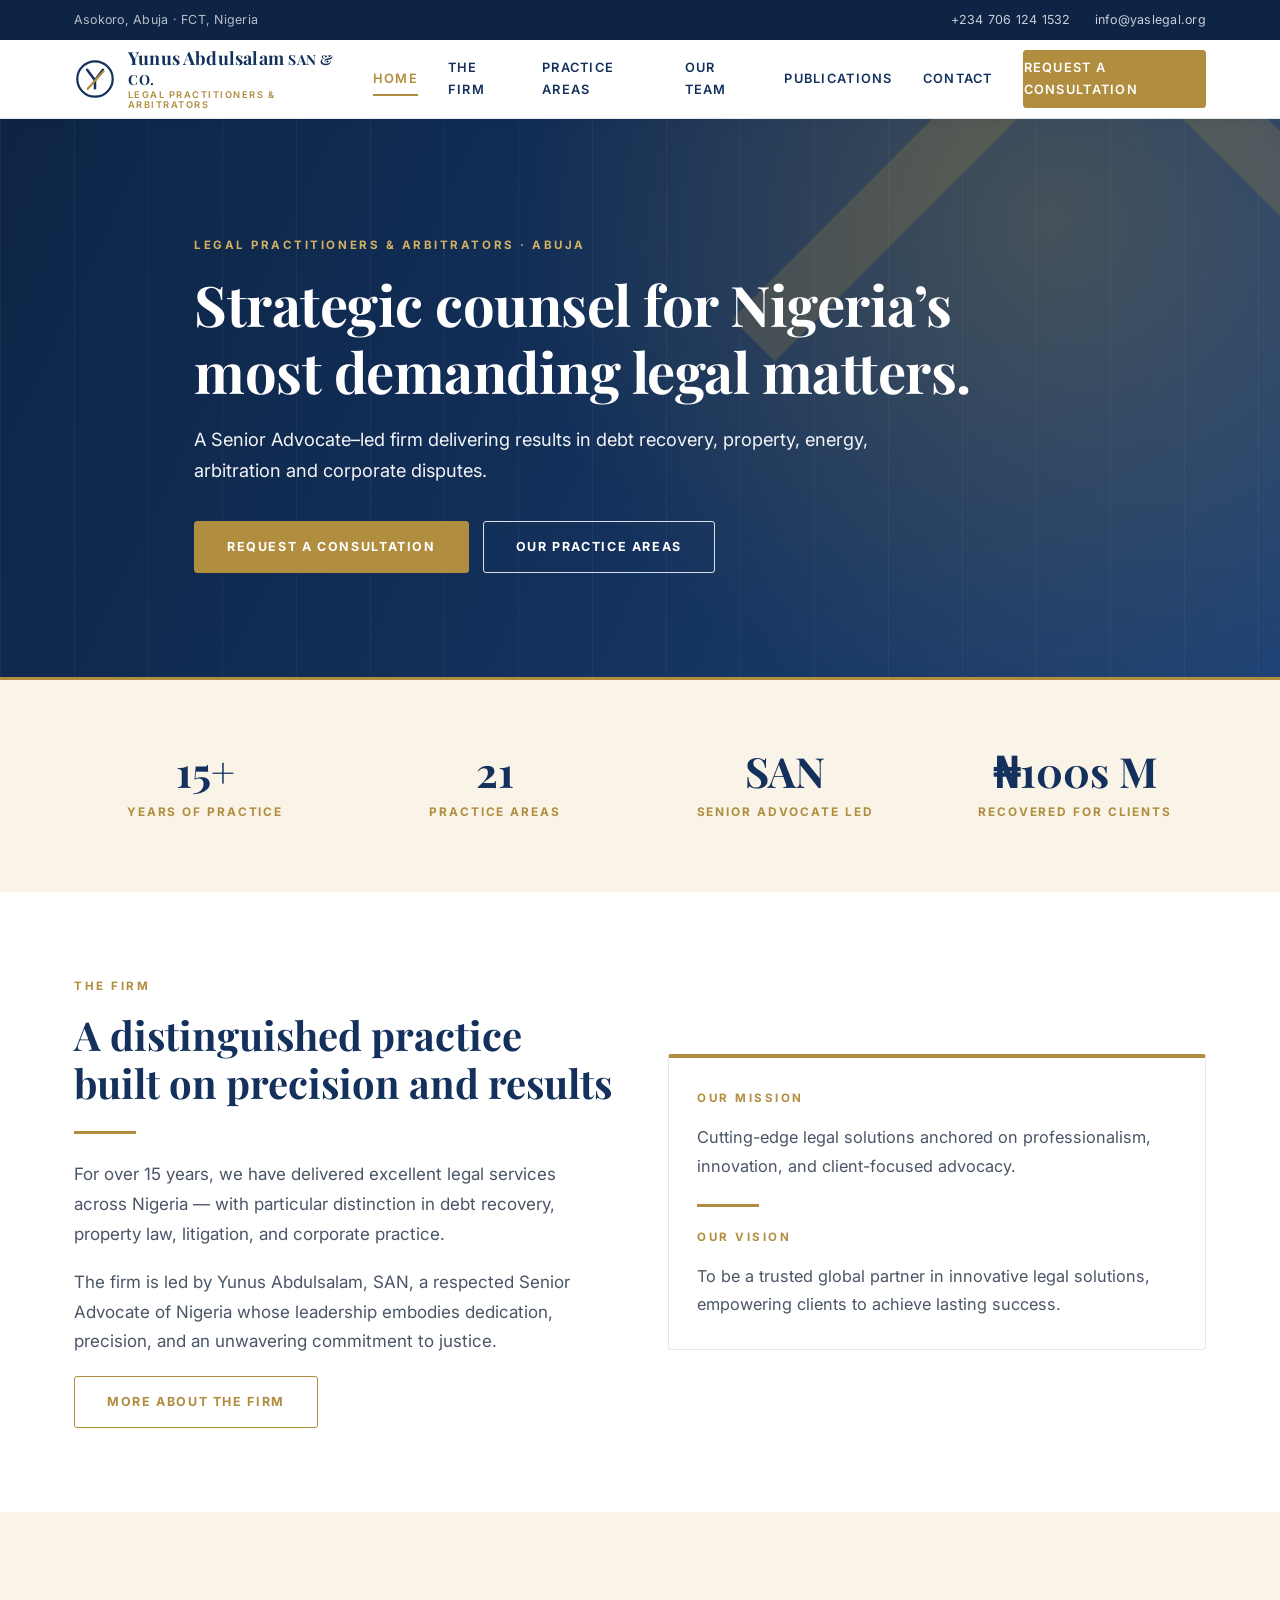
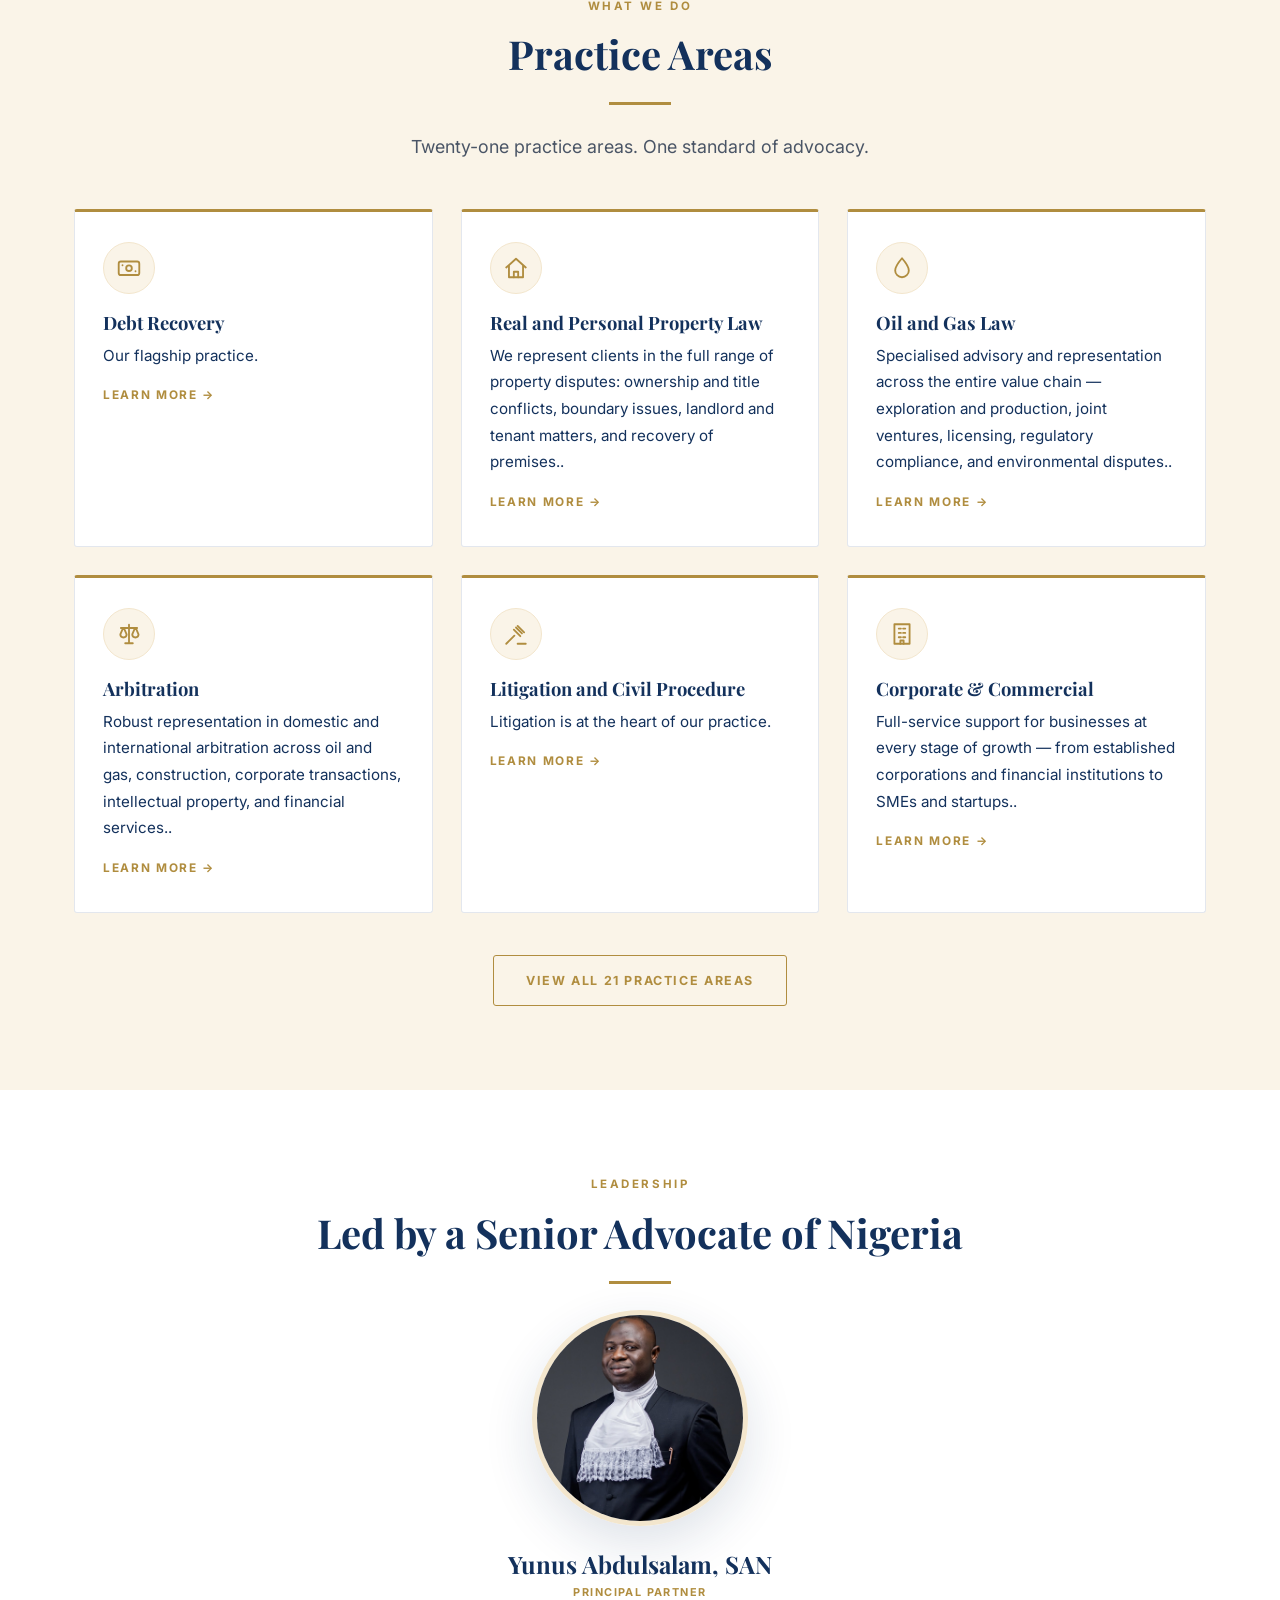
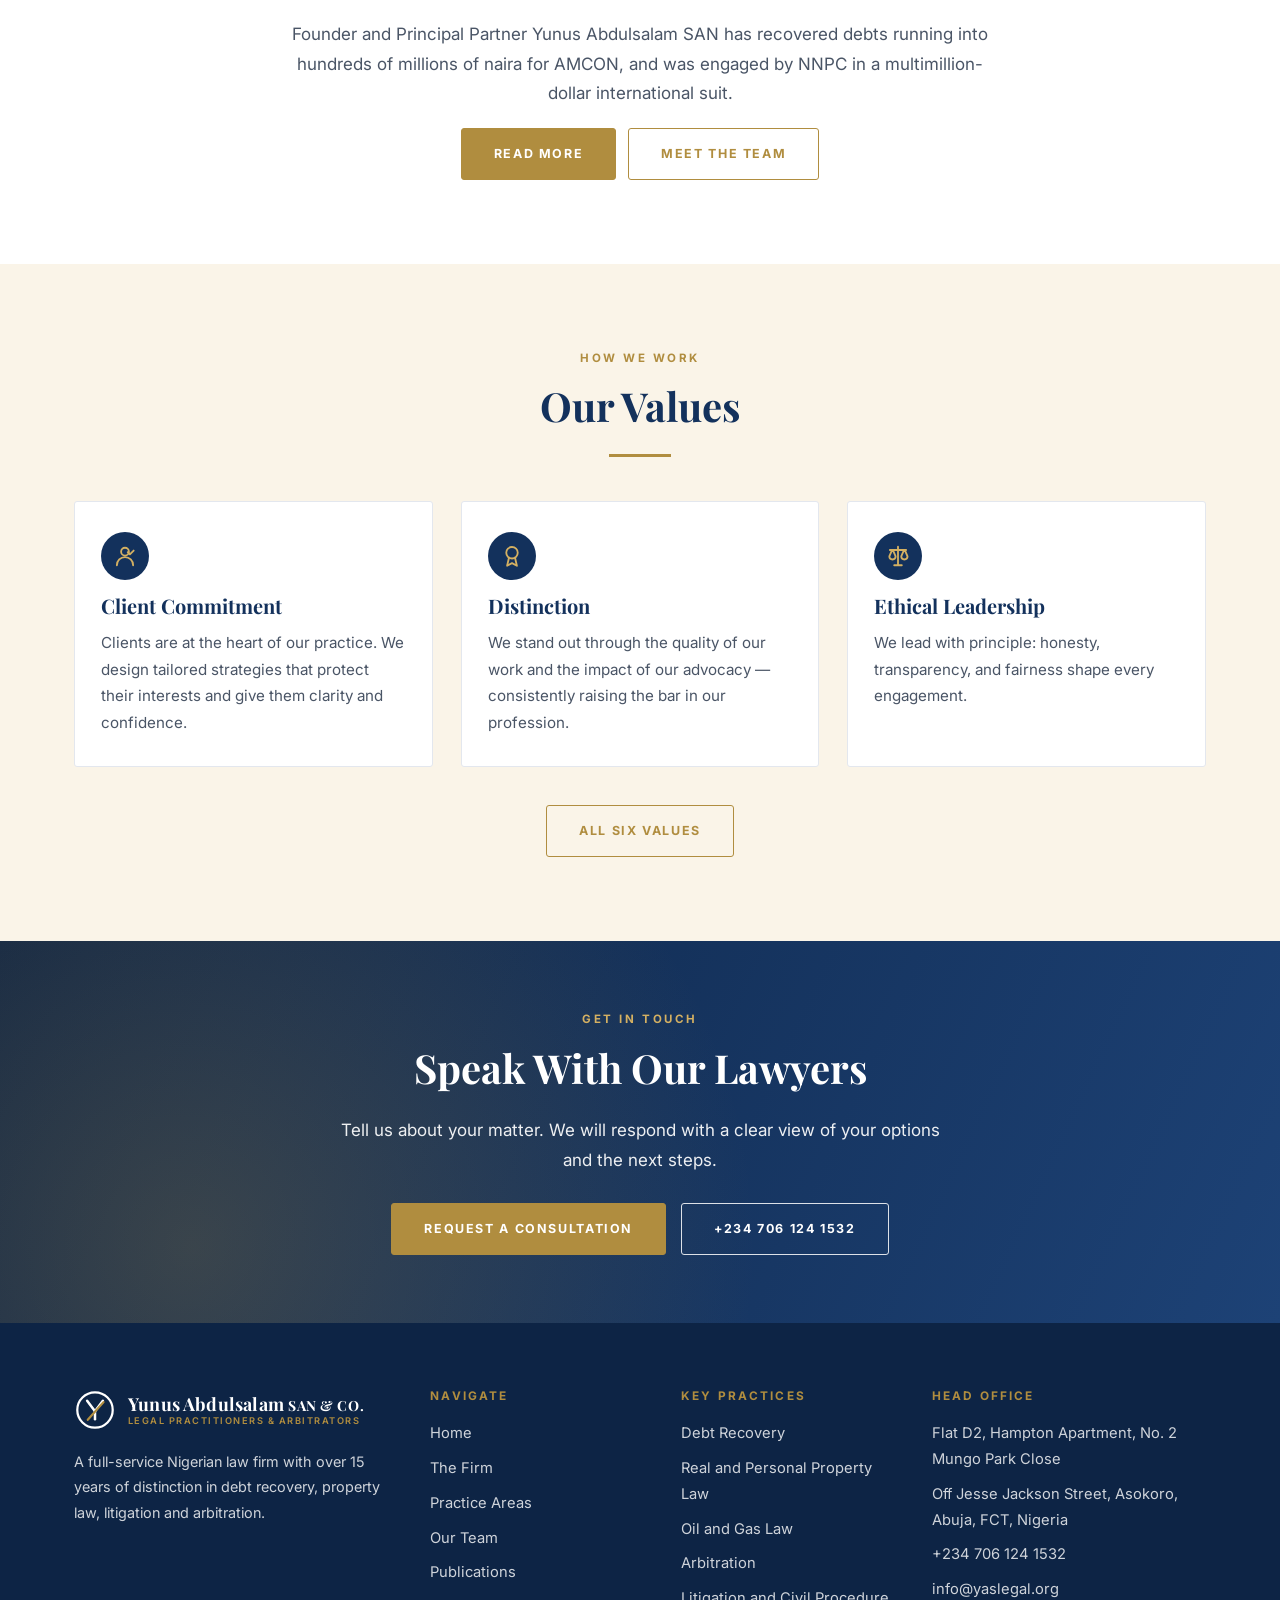
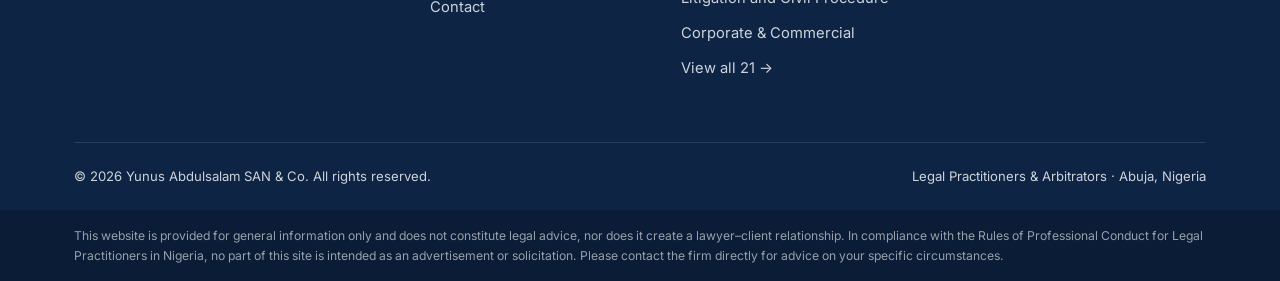
==== commit 69e482cb: "Add files via upload" ====
--- a/index.html
+++ b/index.html
@@ -9,10 +9,10 @@
 <meta property="og:title" content="Leading Law Firm in Abuja | Yunus Abdulsalam SAN &amp; Co.">
 <meta property="og:description" content="Yunus Abdulsalam SAN & Co. is a full-service law firm in Asokoro, Abuja, with over 15 years of distinction in debt recovery, property law, litigation and arbitration.">
 <meta property="og:type" content="website">
-<meta property="og:image" content="https://www.example.com/assets/img/yunus-abdulsalam-full.jpg">
+<meta property="og:image" content="https://yaslegal.org/assets/img/yunus-abdulsalam-full.jpg">
 <meta name="robots" content="index, follow">
-<link rel="canonical" href="https://www.example.com/">
-<script type="application/ld+json">{"@context": "https://schema.org", "@type": "LegalService", "name": "Yunus Abdulsalam SAN & Co.", "alternateName": "Yunus Abdulsalam SAN and Co", "description": "Full-service Nigerian law firm in Asokoro, Abuja — debt recovery, property law, litigation, arbitration, energy law and corporate practice.", "url": "https://www.example.com/", "telephone": "+2347061241532", "email": "yunusabdulsalam7@gmail.com", "address": {"@type": "PostalAddress", "streetAddress": "Flat D2, Hampton Apartment, No. 2 Mungo Park Close, Off Jesse Jackson Street", "addressLocality": "Asokoro, Abuja", "addressRegion": "Federal Capital Territory", "addressCountry": "NG"}, "areaServed": "Nigeria", "founder": {"@type": "Person", "name": "Yunus Abdulsalam", "honorificSuffix": "SAN", "jobTitle": "Principal Partner"}, "knowsAbout": ["Debt Recovery", "Energy Law", "Tax Litigation", "Shipping and Maritime", "Real and Personal Property Law", "Oil and Gas Law", "Administrative Law", "Arbitration", "Litigation and Civil Procedure", "Labour and Employment", "Assets Recovery", "Chieftaincy Matters", "Intellectual Property", "Fundamental Rights", "Consultancy and Advisory Services", "Corporate & Commercial", "Family Law", "Election Petition", "Corporate Litigation", "Criminal Law", "Tort and Personal Injury"], "openingHours": "Mo-Fr 09:00-17:00"}</script>
+<link rel="canonical" href="https://yaslegal.org/">
+<script type="application/ld+json">{"@context": "https://schema.org", "@type": "LegalService", "name": "Yunus Abdulsalam SAN & Co.", "alternateName": "Yunus Abdulsalam SAN and Co", "description": "Full-service Nigerian law firm in Asokoro, Abuja — debt recovery, property law, litigation, arbitration, energy law and corporate practice.", "url": "https://yaslegal.org/", "telephone": "+2347061241532", "email": "info@yaslegal.org", "address": {"@type": "PostalAddress", "streetAddress": "Flat D2, Hampton Apartment, No. 2 Mungo Park Close, Off Jesse Jackson Street", "addressLocality": "Asokoro, Abuja", "addressRegion": "Federal Capital Territory", "addressCountry": "NG"}, "areaServed": "Nigeria", "founder": {"@type": "Person", "name": "Yunus Abdulsalam", "honorificSuffix": "SAN", "jobTitle": "Principal Partner"}, "knowsAbout": ["Debt Recovery", "Energy Law", "Tax Litigation", "Shipping and Maritime", "Real and Personal Property Law", "Oil and Gas Law", "Administrative Law", "Arbitration", "Litigation and Civil Procedure", "Labour and Employment", "Assets Recovery", "Chieftaincy Matters", "Intellectual Property", "Fundamental Rights", "Consultancy and Advisory Services", "Corporate & Commercial", "Family Law", "Election Petition", "Corporate Litigation", "Criminal Law", "Tort and Personal Injury"], "openingHours": "Mo-Fr 09:00-17:00"}</script>
 <link rel="preconnect" href="https://fonts.googleapis.com">
 <link rel="preconnect" href="https://fonts.gstatic.com" crossorigin>
 <link href="https://fonts.googleapis.com/css2?family=Playfair+Display:wght@500;600;700&amp;family=Inter:wght@400;500;600;700&amp;display=swap" rel="stylesheet">
@@ -27,7 +27,7 @@
     </div>
     <div class="topbar-items">
       <a href="tel:+2347061241532">+234 706 124 1532</a>
-      <a href="mailto:yunusabdulsalam7@gmail.com">yunusabdulsalam7@gmail.com</a>
+      <a href="mailto:info@yaslegal.org">info@yaslegal.org</a>
     </div>
   </div>
 </div>
@@ -236,7 +236,7 @@
           <li>Flat D2, Hampton Apartment, No. 2 Mungo Park Close</li>
           <li>Off Jesse Jackson Street, Asokoro, Abuja, FCT, Nigeria</li>
           <li><a href="tel:+2347061241532">+234 706 124 1532</a></li>
-          <li><a href="mailto:yunusabdulsalam7@gmail.com">yunusabdulsalam7@gmail.com</a></li>
+          <li><a href="mailto:info@yaslegal.org">info@yaslegal.org</a></li>
         </ul>
       </div>
     </div>
@@ -272,7 +272,7 @@
       var d=new FormData(f);
       var body='Name: '+d.get('name')+'%0D%0APhone: '+d.get('phone')
         +'%0D%0AArea of interest: '+d.get('area')+'%0D%0A%0D%0A'+encodeURIComponent(d.get('message')||'');
-      window.location.href='mailto:yunusabdulsalam7@gmail.com?subject='
+      window.location.href='mailto:info@yaslegal.org?subject='
         +encodeURIComponent('Website enquiry — '+(d.get('name')||''))+'&body='+body;
       document.getElementById('formStatus').textContent='Opening your email client…';
     });
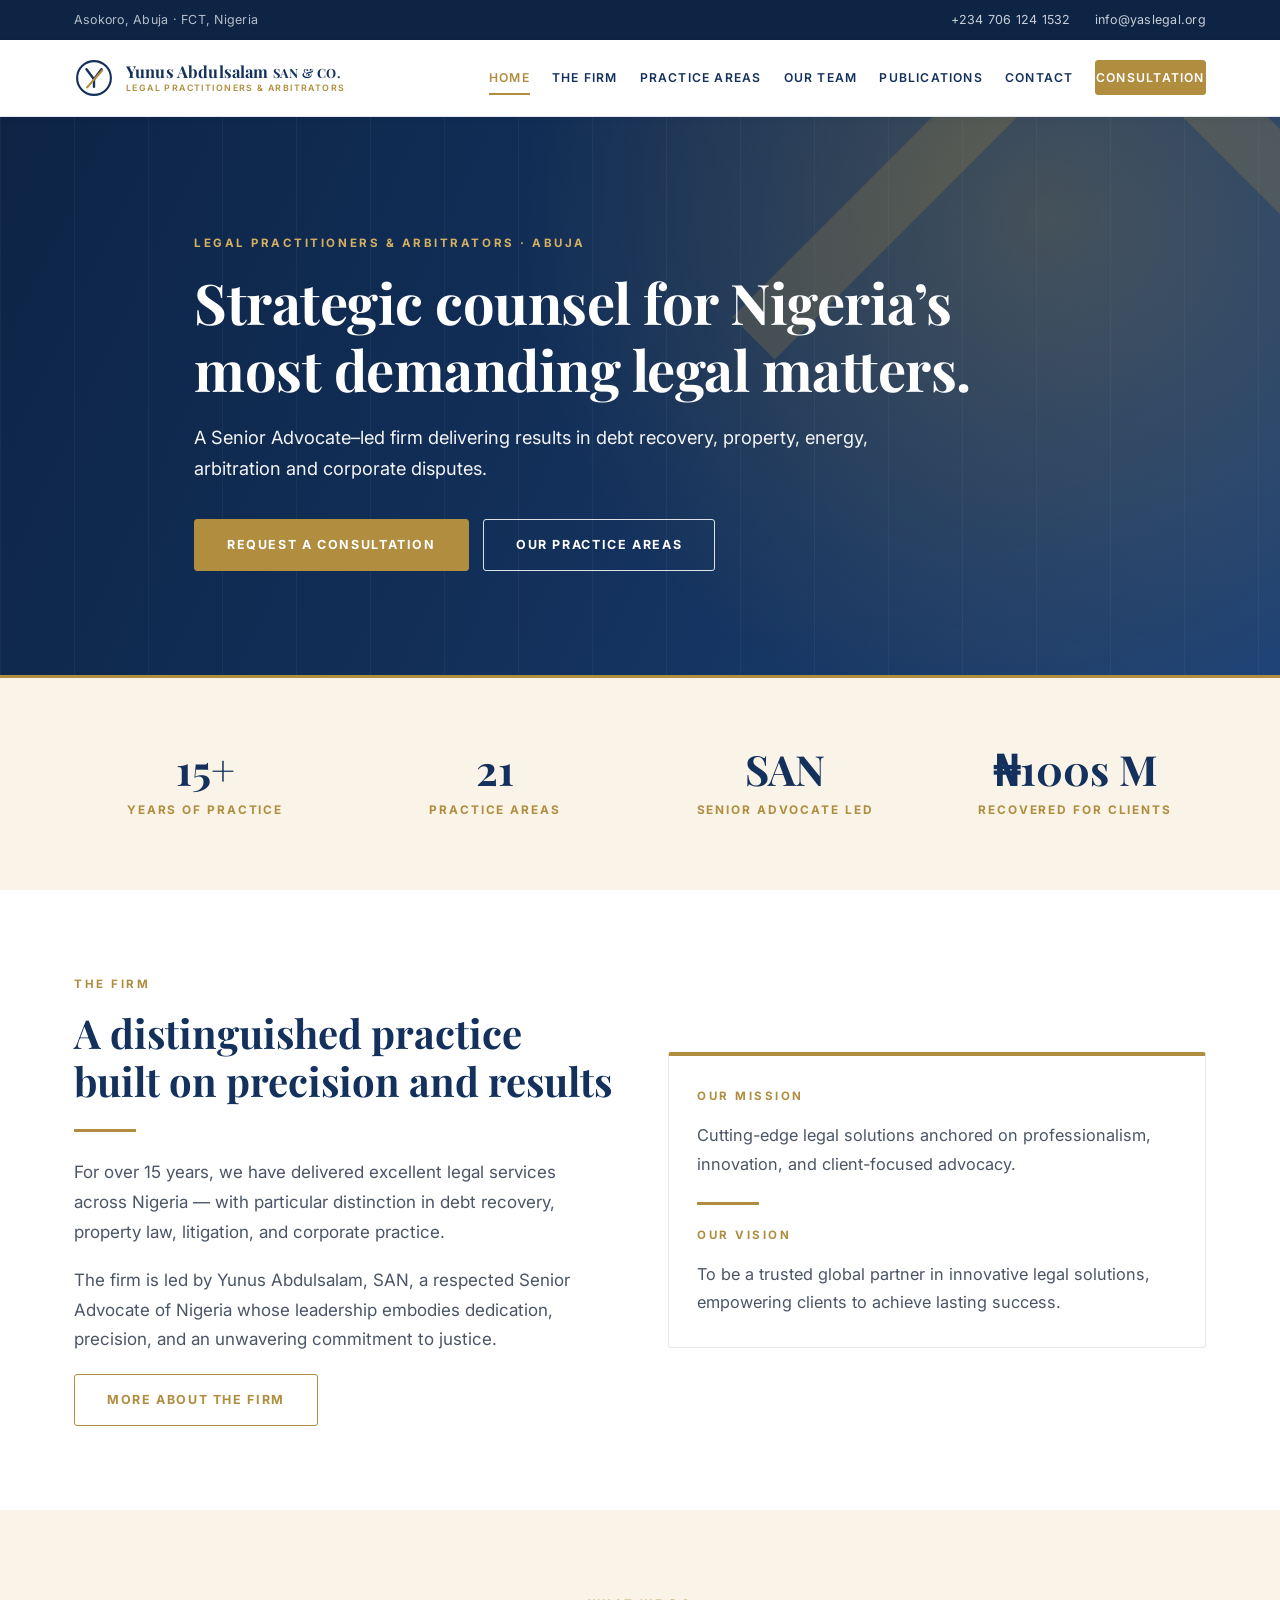
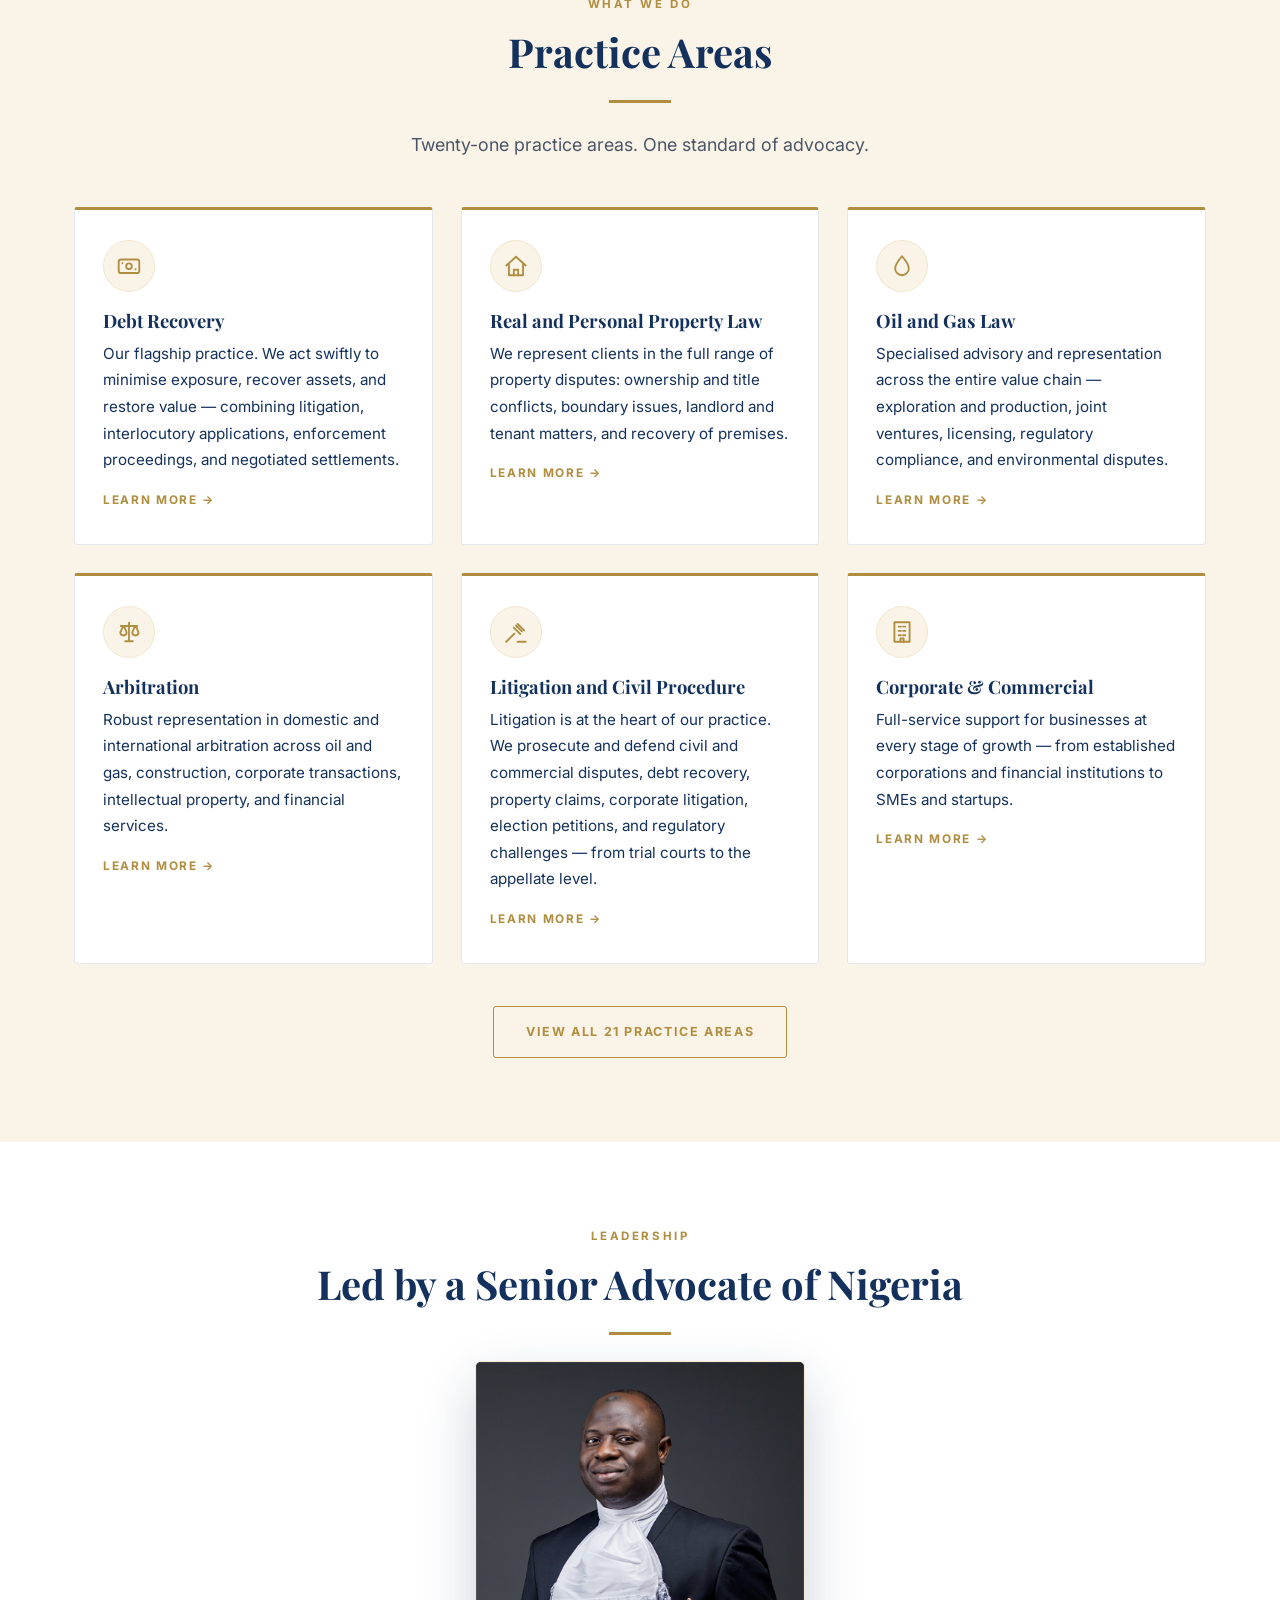
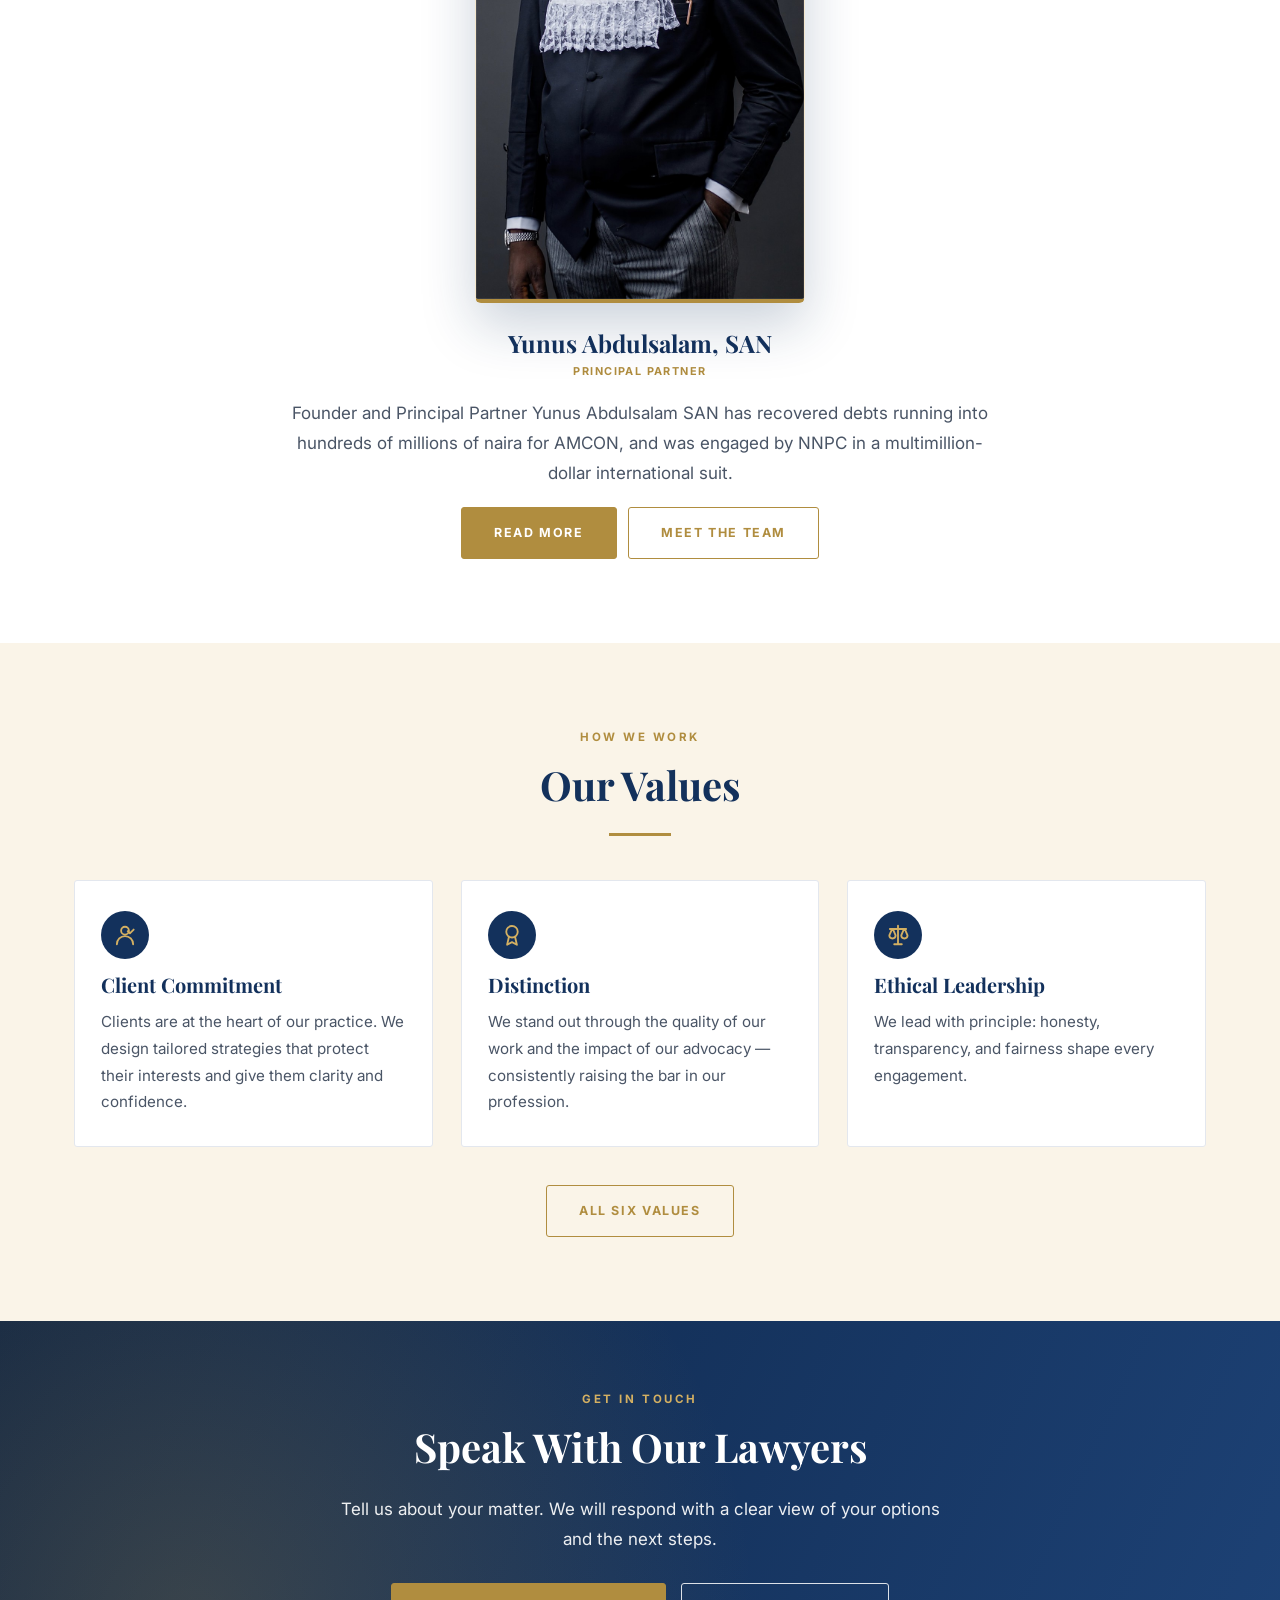
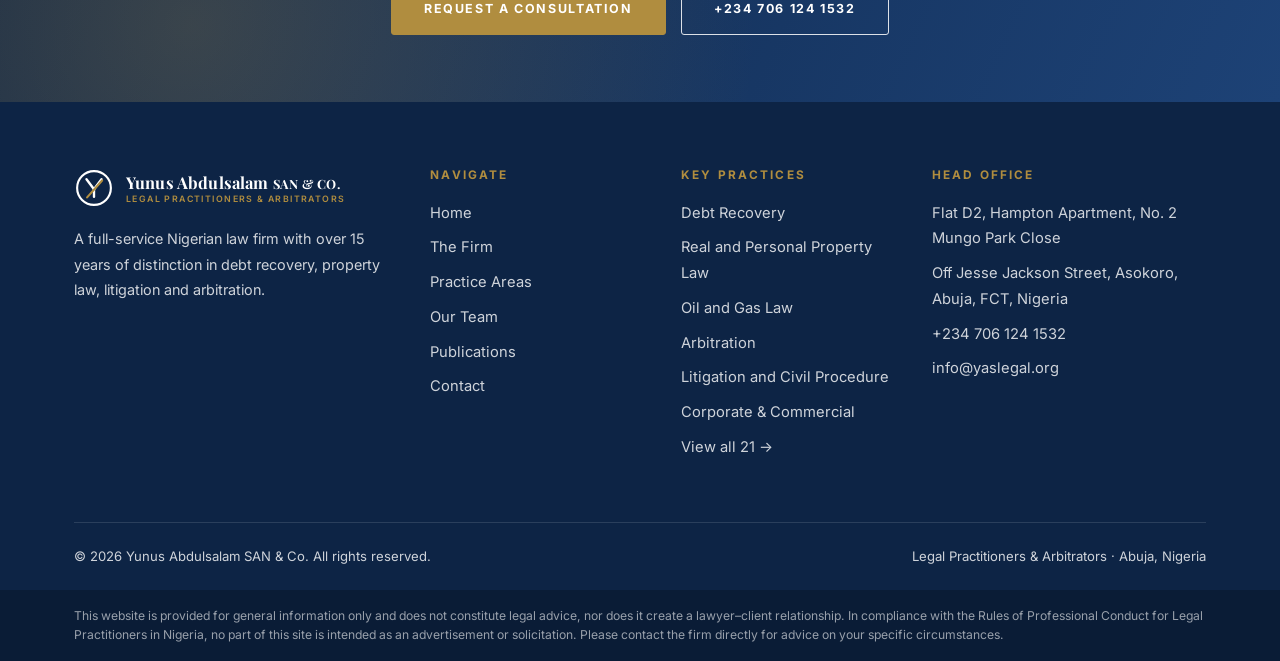
==== commit ea1e4323: "Add files via upload" ====
--- a/index.html
+++ b/index.html
@@ -9,9 +9,24 @@
 <meta property="og:title" content="Leading Law Firm in Abuja | Yunus Abdulsalam SAN &amp; Co.">
 <meta property="og:description" content="Yunus Abdulsalam SAN & Co. is a full-service law firm in Asokoro, Abuja, with over 15 years of distinction in debt recovery, property law, litigation and arbitration.">
 <meta property="og:type" content="website">
-<meta property="og:image" content="https://yaslegal.org/assets/img/yunus-abdulsalam-full.jpg">
-<meta name="robots" content="index, follow">
+<meta property="og:site_name" content="Yunus Abdulsalam SAN &amp; Co.">
+<meta property="og:locale" content="en_NG">
+<meta property="og:url" content="https://yaslegal.org/">
+<meta property="og:image" content="https://yaslegal.org/assets/img/og-card.jpg">
+<meta property="og:image:width" content="1200">
+<meta property="og:image:height" content="630">
+<meta property="og:image:alt" content="Yunus Abdulsalam SAN &amp; Co., Legal Practitioners and Arbitrators, Asokoro, Abuja">
+<meta name="twitter:card" content="summary_large_image">
+<meta name="twitter:title" content="Leading Law Firm in Abuja | Yunus Abdulsalam SAN &amp; Co.">
+<meta name="twitter:description" content="Yunus Abdulsalam SAN & Co. is a full-service law firm in Asokoro, Abuja, with over 15 years of distinction in debt recovery, property law, litigation and arbitration.">
+<meta name="twitter:image" content="https://yaslegal.org/assets/img/og-card.jpg">
+<meta name="robots" content="index, follow, max-image-preview:large, max-snippet:-1">
+<meta name="geo.region" content="NG-FC">
+<meta name="geo.placename" content="Asokoro, Abuja">
 <link rel="canonical" href="https://yaslegal.org/">
+<link rel="icon" href="/favicon.ico" sizes="any">
+<link rel="apple-touch-icon" href="/apple-touch-icon.png">
+<link rel="manifest" href="/site.webmanifest">
 <script type="application/ld+json">{"@context": "https://schema.org", "@type": "LegalService", "name": "Yunus Abdulsalam SAN & Co.", "alternateName": "Yunus Abdulsalam SAN and Co", "description": "Full-service Nigerian law firm in Asokoro, Abuja — debt recovery, property law, litigation, arbitration, energy law and corporate practice.", "url": "https://yaslegal.org/", "telephone": "+2347061241532", "email": "info@yaslegal.org", "address": {"@type": "PostalAddress", "streetAddress": "Flat D2, Hampton Apartment, No. 2 Mungo Park Close, Off Jesse Jackson Street", "addressLocality": "Asokoro, Abuja", "addressRegion": "Federal Capital Territory", "addressCountry": "NG"}, "areaServed": "Nigeria", "founder": {"@type": "Person", "name": "Yunus Abdulsalam", "honorificSuffix": "SAN", "jobTitle": "Principal Partner"}, "knowsAbout": ["Debt Recovery", "Energy Law", "Tax Litigation", "Shipping and Maritime", "Real and Personal Property Law", "Oil and Gas Law", "Administrative Law", "Arbitration", "Litigation and Civil Procedure", "Labour and Employment", "Assets Recovery", "Chieftaincy Matters", "Intellectual Property", "Fundamental Rights", "Consultancy and Advisory Services", "Corporate & Commercial", "Family Law", "Election Petition", "Corporate Litigation", "Criminal Law", "Tort and Personal Injury"], "openingHours": "Mo-Fr 09:00-17:00"}</script>
 <link rel="preconnect" href="https://fonts.googleapis.com">
 <link rel="preconnect" href="https://fonts.gstatic.com" crossorigin>
@@ -51,14 +66,14 @@
         <a href="team.html">Our Team</a>
         <a href="publications.html">Publications</a>
         <a href="contact.html">Contact</a>
-        <a class="btn" href="contact.html">Request a Consultation</a>
+        <a class="btn btn--nav" href="contact.html">Consultation</a>
     </nav>
   </div>
 </header>
 
 <section class="hero">
   <div class="hero-chev" aria-hidden="true"></div>
-  <div class="wrap">
+  <div class="wrap hero-in">
     <span class="eyebrow">Legal Practitioners &amp; Arbitrators &middot; Abuja</span>
     <h1>Strategic counsel for Nigeria&rsquo;s most demanding legal matters.</h1>
     <p>A Senior Advocate&ndash;led firm delivering results in debt recovery, property, energy, arbitration and corporate disputes.</p>
@@ -115,32 +130,32 @@
     <div class="grid grid-3">
       <a class="card" href="practice-areas.html#debt-recovery">
         <span class="card-ico"><svg class="ico" viewBox="0 0 24 24" fill="none" stroke="currentColor" stroke-width="1.7" stroke-linecap="round" stroke-linejoin="round" aria-hidden="true"><rect x="2.5" y="6" width="19" height="12.5" rx="2"/><circle cx="12" cy="12.2" r="2.6"/><path d="M6 9.5h.01M18 15h.01"/></svg></span>
-        <h3>Debt Recovery</h3><p>Our flagship practice.</p>
+        <h3>Debt Recovery</h3><p>Our flagship practice. We act swiftly to minimise exposure, recover assets, and restore value — combining litigation, interlocutory applications, enforcement proceedings, and negotiated settlements.</p>
         <span class="card-more">Learn more &rarr;</span>
       </a>
       <a class="card" href="practice-areas.html#property-law">
         <span class="card-ico"><svg class="ico" viewBox="0 0 24 24" fill="none" stroke="currentColor" stroke-width="1.7" stroke-linecap="round" stroke-linejoin="round" aria-hidden="true"><path d="M3 11.5 12 3.5l9 8"/><path d="M5.5 10v10.5h13V10"/><path d="M10 20.5v-5h4v5"/></svg></span>
-        <h3>Real and Personal Property Law</h3><p>We represent clients in the full range of property disputes: ownership and title conflicts, boundary issues, landlord and tenant matters, and recovery of premises..</p>
+        <h3>Real and Personal Property Law</h3><p>We represent clients in the full range of property disputes: ownership and title conflicts, boundary issues, landlord and tenant matters, and recovery of premises.</p>
         <span class="card-more">Learn more &rarr;</span>
       </a>
       <a class="card" href="practice-areas.html#oil-and-gas">
         <span class="card-ico"><svg class="ico" viewBox="0 0 24 24" fill="none" stroke="currentColor" stroke-width="1.7" stroke-linecap="round" stroke-linejoin="round" aria-hidden="true"><path d="M12 3s6.3 7.3 6.3 11.2a6.3 6.3 0 0 1-12.6 0C5.7 10.3 12 3 12 3z"/></svg></span>
-        <h3>Oil and Gas Law</h3><p>Specialised advisory and representation across the entire value chain — exploration and production, joint ventures, licensing, regulatory compliance, and environmental disputes..</p>
+        <h3>Oil and Gas Law</h3><p>Specialised advisory and representation across the entire value chain — exploration and production, joint ventures, licensing, regulatory compliance, and environmental disputes.</p>
         <span class="card-more">Learn more &rarr;</span>
       </a>
       <a class="card" href="practice-areas.html#arbitration">
         <span class="card-ico"><svg class="ico" viewBox="0 0 24 24" fill="none" stroke="currentColor" stroke-width="1.7" stroke-linecap="round" stroke-linejoin="round" aria-hidden="true"><path d="M12 3.5v17M8.5 20.5h7M4.5 6.5h15"/><path d="M6.5 6.5 4 12.3a2.9 2.9 0 0 0 5.8 0L7.3 6.5M17.5 6.5l-2.5 5.8a2.9 2.9 0 0 0 5.8 0l-2.5-5.8"/></svg></span>
-        <h3>Arbitration</h3><p>Robust representation in domestic and international arbitration across oil and gas, construction, corporate transactions, intellectual property, and financial services..</p>
+        <h3>Arbitration</h3><p>Robust representation in domestic and international arbitration across oil and gas, construction, corporate transactions, intellectual property, and financial services.</p>
         <span class="card-more">Learn more &rarr;</span>
       </a>
       <a class="card" href="practice-areas.html#litigation">
         <span class="card-ico"><svg class="ico" viewBox="0 0 24 24" fill="none" stroke="currentColor" stroke-width="1.7" stroke-linecap="round" stroke-linejoin="round" aria-hidden="true"><path d="m13.5 4.5 6 6"/><path d="m10 8 6 6"/><path d="m12 6 5.5 5.5"/><path d="M3 21l7.5-7.5"/><path d="M13.5 21H21"/></svg></span>
-        <h3>Litigation and Civil Procedure</h3><p>Litigation is at the heart of our practice.</p>
+        <h3>Litigation and Civil Procedure</h3><p>Litigation is at the heart of our practice. We prosecute and defend civil and commercial disputes, debt recovery, property claims, corporate litigation, election petitions, and regulatory challenges — from trial courts to the appellate level.</p>
         <span class="card-more">Learn more &rarr;</span>
       </a>
       <a class="card" href="practice-areas.html#corporate-commercial">
         <span class="card-ico"><svg class="ico" viewBox="0 0 24 24" fill="none" stroke="currentColor" stroke-width="1.7" stroke-linecap="round" stroke-linejoin="round" aria-hidden="true"><rect x="5" y="3" width="14" height="18"/><path d="M9 7h2m2 0h2M9 11h2m2 0h2M9 15h2m2 0h2"/><path d="M10.5 21v-3h3v3"/></svg></span>
-        <h3>Corporate &amp; Commercial</h3><p>Full-service support for businesses at every stage of growth — from established corporations and financial institutions to SMEs and startups..</p>
+        <h3>Corporate &amp; Commercial</h3><p>Full-service support for businesses at every stage of growth — from established corporations and financial institutions to SMEs and startups.</p>
         <span class="card-more">Learn more &rarr;</span>
       </a>
     </div>
@@ -155,8 +170,8 @@
     <span class="eyebrow">Leadership</span>
     <h2>Led by a Senior Advocate of Nigeria</h2>
     <hr class="rule rule--center">
-    <span class="lead-circle">
-      <img src="assets/img/yunus-abdulsalam-robe.jpg" alt="Yunus Abdulsalam, SAN, Principal Partner, in Senior Advocate robes" width="880" height="1441">
+    <span class="lead-portrait reveal">
+      <img src="assets/img/yunus-abdulsalam-robe.jpg" alt="Yunus Abdulsalam, SAN, Principal Partner, in Senior Advocate robes" width="880" height="1441" loading="lazy" decoding="async">
     </span>
     <h3 style="font-size:1.5rem;margin-bottom:.15em">Yunus Abdulsalam, SAN</h3>
     <p class="mini-role" style="margin-bottom:18px">Principal Partner</p>
@@ -264,6 +279,19 @@
     n.addEventListener('click',function(e){
       if(e.target.tagName==='A'){n.classList.remove('open');b.setAttribute('aria-expanded','false');document.body.style.overflow='';}
     });
+  }
+  var reduce = window.matchMedia && window.matchMedia('(prefers-reduced-motion: reduce)').matches;
+  var els = document.querySelectorAll('.reveal, .card, .value-card, .person, .pub-item, .fact, .stat');
+  if (reduce || !('IntersectionObserver' in window)) {
+    for (var i=0;i<els.length;i++) els[i].classList.add('is-in');
+  } else {
+    for (var j=0;j<els.length;j++) els[j].classList.add('will-reveal');
+    var io = new IntersectionObserver(function(entries){
+      entries.forEach(function(en){
+        if (en.isIntersecting) { en.target.classList.add('is-in'); io.unobserve(en.target); }
+      });
+    }, { rootMargin: '0px 0px -40px 0px', threshold: 0.06 });
+    for (var k=0;k<els.length;k++) io.observe(els[k]);
   }
   var f=document.getElementById('enquiry');
   if(f){
--- a/assets/styles.css
+++ b/assets/styles.css
@@ -102,16 +102,18 @@
 .btn:hover { background: #9a7a33; border-color: #9a7a33; color: var(--white); }
 .btn--ghost { background: transparent; color: var(--gold); }
 .btn--ghost:hover { background: var(--gold); color: var(--white); }
+.btn--nav { padding: 11px 20px; font-size: .72rem; letter-spacing: .1em; white-space: nowrap; }
 .btn--light { background: transparent; border-color: rgba(255,255,255,.85); color: #fff; }
 .btn--light:hover { background: #fff; border-color: #fff; color: var(--navy); }
 
 /* ---------- logo ---------- */
 .logo { display: flex; align-items: center; gap: 12px; }
-.logo svg { width: 42px; height: 42px; flex: none; }
+.logo svg { width: 40px; height: 40px; flex: none; }
 .logo-text { line-height: 1.1; }
 .logo-name {
   font-family: var(--serif);
-  font-size: 1.12rem;
+  font-size: 1.02rem;
+  white-space: nowrap;
   font-weight: 700;
   color: var(--navy);
   letter-spacing: .01em;
@@ -120,7 +122,8 @@
 .logo-name .san { font-size: .78em; letter-spacing: .04em; }
 .logo-tag {
   display: block;
-  font-size: .58rem;
+  white-space: nowrap;
+  font-size: .55rem;
   letter-spacing: .16em;
   text-transform: uppercase;
   color: var(--gold);
@@ -147,10 +150,11 @@
   border-bottom: 1px solid var(--line);
   box-shadow: 0 1px 8px rgba(19,49,92,.06);
 }
-.site-header .wrap { display: flex; align-items: center; justify-content: space-between; min-height: 78px; gap: 24px; }
-.nav { display: flex; align-items: center; gap: 30px; }
+.site-header .wrap { display: flex; align-items: center; justify-content: space-between; min-height: 76px; gap: 18px; }
+.nav { display: flex; align-items: center; gap: 22px; }
 .nav a {
-  font-size: .8rem;
+  font-size: .76rem;
+  white-space: nowrap;
   font-weight: 600;
   letter-spacing: .1em;
   text-transform: uppercase;
@@ -305,7 +309,7 @@
   border-bottom: 4px solid var(--gold); overflow: hidden;
   position: sticky; top: 110px;
 }
-.profile-portrait img { width: 100%; aspect-ratio: 4/5; object-fit: cover; object-position: center 12%; }
+.profile-portrait img { width: 100%; height: auto; display: block; }   /* whole photo, no crop */
 .profile-portrait .pp-body { padding: 24px 22px 30px; }
 .profile-portrait h3 { color: #fff; margin-bottom: .2em; font-size: 1.3rem; }
 .profile-portrait .role { color: var(--gold-light); }
@@ -392,7 +396,7 @@
 .disclaimer { background: #0a1c36; color: rgba(255,255,255,.58); font-size: .76rem; padding: 16px 0; line-height: 1.6; }
 
 /* ---------- responsive ---------- */
-@media (max-width: 980px) {
+@media (max-width: 1120px) {
   .grid-4 { grid-template-columns: repeat(2, 1fr); }
   .grid-3 { grid-template-columns: repeat(2, 1fr); }
   .pa-list { grid-template-columns: repeat(2, 1fr); }
@@ -400,7 +404,7 @@
   .footer-grid { grid-template-columns: 1fr 1fr; }
   .contact-grid { grid-template-columns: 1fr; }
 }
-@media (max-width: 820px) {
+@media (max-width: 1120px) {
   .burger { display: block; }
   .nav {
     position: fixed; inset: 0 0 0 auto; width: min(320px, 86vw);
@@ -534,3 +538,123 @@
 }
 .fact p { margin: 0; font-size: .92rem; color: var(--ink); line-height: 1.6; }
 @media (max-width: 640px) { .fact-grid { grid-template-columns: 1fr; } }
+
+/* ==========================================================================
+   Polish pass — full portrait, animation, mobile
+   ========================================================================== */
+
+/* ---------- Principal portrait shown in full (no circular crop) ---------- */
+.lead-portrait {
+  display: block;
+  width: min(330px, 78vw);
+  margin: 10px auto 26px;
+  border-radius: 6px;
+  overflow: hidden;
+  background: linear-gradient(160deg, var(--navy-deep), var(--navy-soft));
+  border: 1px solid var(--sand);
+  border-bottom: 4px solid var(--gold);
+  box-shadow: 0 22px 54px rgba(19,49,92,.22);
+  position: relative;
+}
+.lead-portrait::after {
+  content: ""; position: absolute; inset: 0;
+  box-shadow: inset 0 0 0 1px rgba(255,255,255,.08);
+  pointer-events: none;
+}
+.lead-portrait img {
+  width: 100%; height: auto; display: block;   /* full image, nothing cropped */
+  transition: transform .5s ease;
+}
+.lead-portrait:hover img { transform: scale(1.025); }
+
+
+/* ---------- Scroll-reveal animation ---------- */
+.will-reveal { opacity: 0; transform: translateY(18px); }
+.will-reveal.is-in {
+  opacity: 1; transform: none;
+  transition: opacity .62s cubic-bezier(.22,.61,.36,1), transform .62s cubic-bezier(.22,.61,.36,1);
+}
+/* gentle stagger across a row of cards */
+.grid > *:nth-child(2).will-reveal { transition-delay: .07s; }
+.grid > *:nth-child(3).will-reveal { transition-delay: .14s; }
+.grid > *:nth-child(4).will-reveal { transition-delay: .21s; }
+
+/* hero entrance */
+.hero-in > * { animation: heroUp .7s cubic-bezier(.22,.61,.36,1) both; }
+.hero-in > *:nth-child(1) { animation-delay: .05s; }
+.hero-in > *:nth-child(2) { animation-delay: .14s; }
+.hero-in > *:nth-child(3) { animation-delay: .23s; }
+.hero-in > *:nth-child(4) { animation-delay: .32s; }
+@keyframes heroUp { from { opacity: 0; transform: translateY(16px); } to { opacity: 1; transform: none; } }
+
+/* gold rule draws itself in */
+.rule { transition: width .6s cubic-bezier(.22,.61,.36,1); }
+
+/* link + button micro-interactions */
+.btn { will-change: transform; }
+.btn:hover { transform: translateY(-1px); }
+.btn:active { transform: translateY(0); }
+.card-more { transition: letter-spacing .25s ease; }
+.card:hover .card-more { letter-spacing: .18em; }
+.pa-list a { transition: background .2s ease, padding-left .2s ease; }
+.pa-list a:hover { padding-left: 28px; }
+
+@media (prefers-reduced-motion: reduce) {
+  .will-reveal, .will-reveal.is-in, .hero-in > * { opacity: 1; transform: none; animation: none; transition: none; }
+  .lead-portrait:hover img { transform: none; }
+}
+
+/* ---------- Mobile optimisation ---------- */
+@media (max-width: 1120px) {
+  .topbar { font-size: .74rem; }
+}
+@media (max-width: 760px) {
+  body { font-size: 16px; line-height: 1.7; }
+  h1 { font-size: clamp(1.9rem, 8vw, 2.5rem); }
+  h2 { font-size: clamp(1.45rem, 6vw, 2rem); }
+  .wrap { padding: 0 18px; }
+  .section { padding: 52px 0; }
+  .section--tight { padding: 40px 0; }
+  .hero { padding: 62px 0 58px; }
+  .hero p { font-size: 1.02rem; }
+  .hero-actions { gap: 10px; }
+  .hero-actions .btn { flex: 1 1 100%; text-align: center; }
+  .pagehead { padding: 52px 0 46px; }
+
+  /* top bar: keep the phone tappable, drop the rest */
+  .topbar .wrap { justify-content: center; gap: 14px; min-height: 36px; }
+
+  /* stats stay two-up rather than a long single column */
+  .stats .grid-4 { grid-template-columns: 1fr 1fr; gap: 22px 12px; }
+  .stat b { font-size: 2rem; }
+  .stat span { font-size: .64rem; letter-spacing: .12em; }
+
+  .card { padding: 26px 22px; }
+  .card-ico { width: 46px; height: 46px; margin-bottom: 14px; }
+  .value-card { padding: 24px 22px; }
+  .pa-block { padding: 38px 0; scroll-margin-top: 92px; }
+  .pa-block h2 { gap: 10px; font-size: 1.4rem; }
+  .pa-block .pa-num { margin-left: 0; flex-basis: 100%; }
+  .pa-ico { width: 40px; height: 40px; }
+
+  .person { padding: 26px 18px; }
+  .avatar { width: 84px; height: 84px; }
+  .profile-lead { gap: 30px; }
+  .fact { padding: 14px 16px; }
+
+  .form-card { padding: 22px 18px; }
+  .field input, .field select, .field textarea { font-size: 16px; } /* stops iOS zoom-on-focus */
+  .btn { padding: 14px 24px; }
+  .cta .btn { display: block; margin: 0 auto 10px; max-width: 320px; }
+  .cta .btn + .btn { margin-left: auto !important; }
+
+  .site-footer { padding: 48px 0 0; }
+  .footer-bottom { flex-direction: column; gap: 8px; }
+  .disclaimer { font-size: .72rem; }
+}
+@media (max-width: 420px) {
+  .lead-portrait { width: min(290px, 84vw); }
+  .logo svg { width: 34px; height: 34px; }
+  .logo-name { font-size: .92rem; }
+  .logo-tag { font-size: .5rem; }
+}
